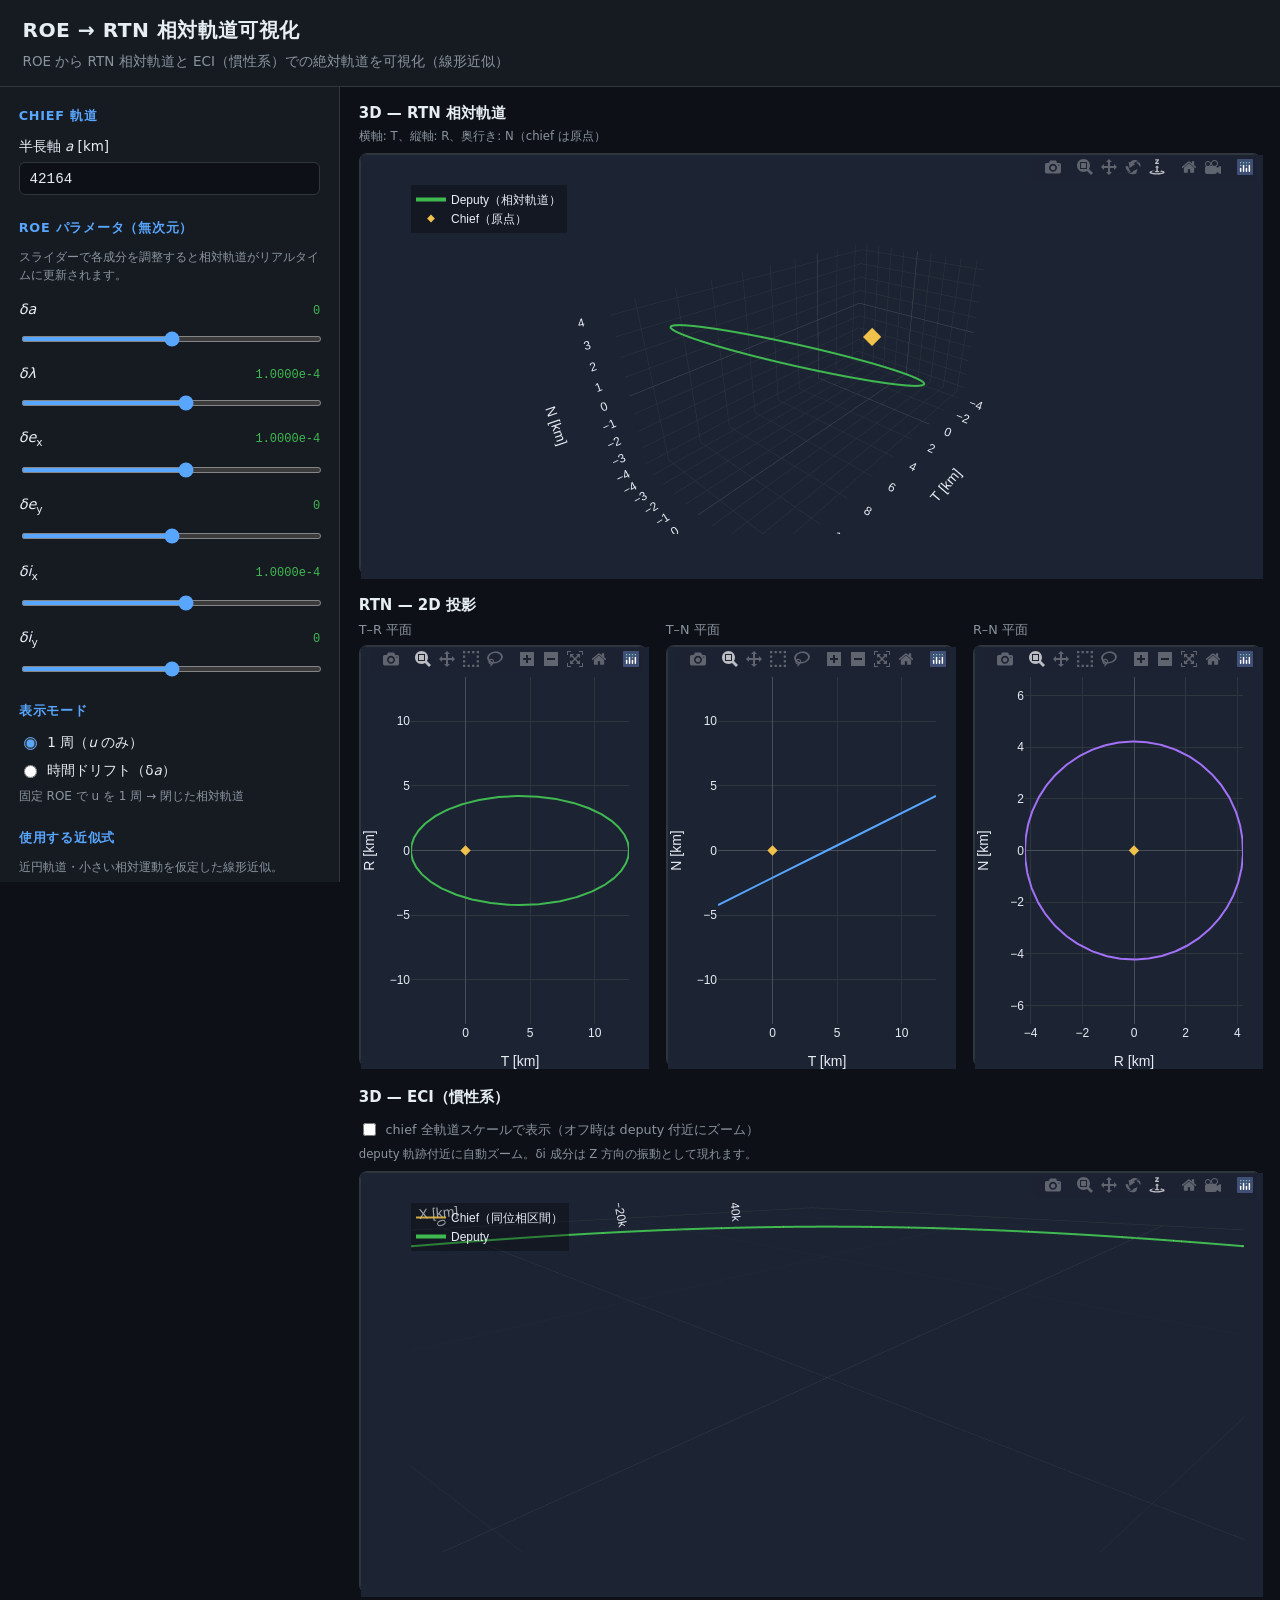
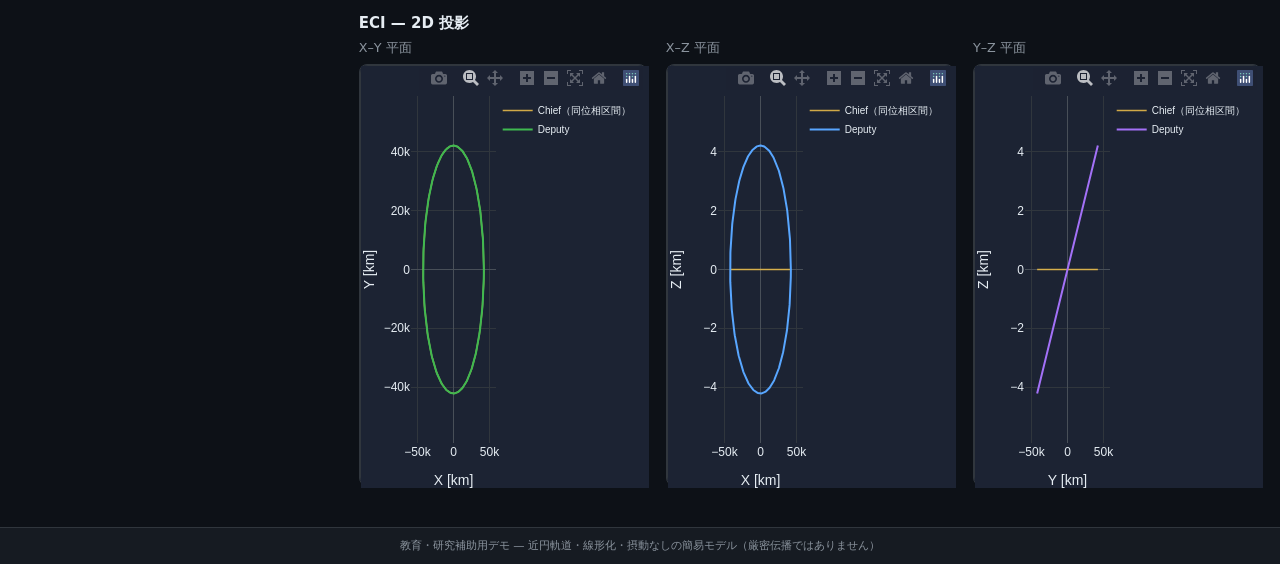
==== index.html @ 201aa75d "Fix ECI plots failing in zoomed WebGL view on GitHub Pages Use chief segment matching deputy samples" ====
<!DOCTYPE html>
<html lang="ja">
<head>
  <meta charset="UTF-8">
  <meta name="viewport" content="width=device-width, initial-scale=1.0">
  <title>ROE → RTN 相対軌道可視化</title>
  <link rel="stylesheet" href="style.css">
  <script src="https://cdn.plot.ly/plotly-2.27.0.min.js" defer></script>
  <script src="main.js?v=3" defer></script>
</head>
<body>
  <header class="app-header">
    <h1>ROE → RTN 相対軌道可視化</h1>
    <p class="subtitle">ROE から RTN 相対軌道と ECI（慣性系）での絶対軌道を可視化（線形近似）</p>
  </header>

  <main class="app-layout">
    <aside class="control-panel">
      <section class="panel-section">
        <h2>Chief 軌道</h2>
        <label class="field-label" for="semi-major-axis">
          半長軸 <var>a</var> [km]
        </label>
        <input
          type="number"
          id="semi-major-axis"
          class="number-input"
          value="42164"
          min="1000"
          max="1000000"
          step="1"
        >
      </section>

      <section class="panel-section">
        <h2>ROE パラメータ（無次元）</h2>
        <p class="section-hint">スライダーで各成分を調整すると相対軌道がリアルタイムに更新されます。</p>

        <div class="roe-control" data-roe="delta_a">
          <div class="roe-header">
            <label for="roe-delta-a"><var>δa</var></label>
            <output id="val-delta-a" for="roe-delta-a">0</output>
          </div>
          <input type="range" id="roe-delta-a" class="roe-slider">
        </div>

        <div class="roe-control" data-roe="delta_lambda">
          <div class="roe-header">
            <label for="roe-delta-lambda"><var>δλ</var></label>
            <output id="val-delta-lambda" for="roe-delta-lambda">1.0e-4</output>
          </div>
          <input type="range" id="roe-delta-lambda" class="roe-slider">
        </div>

        <div class="roe-control" data-roe="delta_ex">
          <div class="roe-header">
            <label for="roe-delta-ex"><var>δe</var><sub>x</sub></label>
            <output id="val-delta-ex" for="roe-delta-ex">1.0e-4</output>
          </div>
          <input type="range" id="roe-delta-ex" class="roe-slider">
        </div>

        <div class="roe-control" data-roe="delta_ey">
          <div class="roe-header">
            <label for="roe-delta-ey"><var>δe</var><sub>y</sub></label>
            <output id="val-delta-ey" for="roe-delta-ey">0</output>
          </div>
          <input type="range" id="roe-delta-ey" class="roe-slider">
        </div>

        <div class="roe-control" data-roe="delta_ix">
          <div class="roe-header">
            <label for="roe-delta-ix"><var>δi</var><sub>x</sub></label>
            <output id="val-delta-ix" for="roe-delta-ix">1.0e-4</output>
          </div>
          <input type="range" id="roe-delta-ix" class="roe-slider">
        </div>

        <div class="roe-control" data-roe="delta_iy">
          <div class="roe-header">
            <label for="roe-delta-iy"><var>δi</var><sub>y</sub></label>
            <output id="val-delta-iy" for="roe-delta-iy">0</output>
          </div>
          <input type="range" id="roe-delta-iy" class="roe-slider">
        </div>
      </section>

      <section class="panel-section">
        <h2>表示モード</h2>
        <div class="mode-options">
          <label class="mode-option">
            <input type="radio" name="display-mode" value="single" checked>
            <span>1 周（<var>u</var> のみ）</span>
          </label>
          <label class="mode-option">
            <input type="radio" name="display-mode" value="drift">
            <span>時間ドリフト（δ<var>a</var>）</span>
          </label>
        </div>
        <p class="section-hint mode-hint" id="mode-hint">
          固定 ROE で <var>u</var> を 1 周 → 閉じた相対軌道
        </p>

        <div id="drift-controls" class="drift-controls" hidden>
          <label class="field-label" for="num-drift-orbits">
            表示軌道周回数
          </label>
          <div class="roe-header">
            <input
              type="range"
              id="num-drift-orbits"
              class="roe-slider"
              min="1"
              max="20"
              step="1"
              value="5"
            >
            <output id="val-num-drift-orbits" for="num-drift-orbits">5</output>
          </div>
          <label class="checkbox-label">
            <input type="checkbox" id="show-single-orbit-ref" checked>
            参考: 1 周の閉曲線を重ね表示
          </label>
          <p class="drift-rate" id="drift-rate-display"></p>
        </div>
      </section>

      <section class="panel-section theory">
        <h2>使用する近似式</h2>
        <p class="theory-intro">
          近円軌道・小さい相対運動を仮定した線形近似。
        </p>
        <div class="equations">
          <p><var>R</var> = <var>a</var> (δ<var>a</var> − δ<var>e</var><sub>x</sub> cos <var>u</var> − δ<var>e</var><sub>y</sub> sin <var>u</var>)</p>
          <p><var>T</var> = <var>a</var> (δλ + 2 δ<var>e</var><sub>x</sub> sin <var>u</var> − 2 δ<var>e</var><sub>y</sub> cos <var>u</var>)</p>
          <p><var>N</var> = <var>a</var> (δ<var>i</var><sub>x</sub> sin <var>u</var> − δ<var>i</var><sub>y</sub> cos <var>u</var>)</p>
          <p class="equation-drift">δλ(<var>t</var>) = δλ<sub>0</sub> − (3/2) <var>n</var> δ<var>a</var> <var>t</var></p>
        </div>
        <ul class="axis-legend">
          <li><strong>R</strong> — Radial [km]</li>
          <li><strong>T</strong> — Along-track [km]</li>
          <li><strong>N</strong> — Cross-track [km]</li>
        </ul>
        <p class="theory-intro eci-note">
          <strong>ECI</strong> 表示: 赤道面内の近円 chief 軌道を仮定し、
          <var>r</var><sub>deputy</sub> =
          <var>r</var><sub>chief</sub> + <var>R</var><var>R̂</var> + <var>T</var><var>T̂</var> + <var>N</var><var>N̂</var>
          で慣性系に変換します。
        </p>
      </section>
    </aside>

    <div class="plot-area">
      <section class="plot-block plot-block--main">
        <h2 class="plot-title">3D — RTN 相対軌道</h2>
        <p class="plot-caption" id="plot-3d-caption">横軸: T、縦軸: R、奥行き: N（chief は原点）</p>
        <div id="plot-3d" class="plot-container"></div>
      </section>

      <section class="plot-block plot-block--projections">
        <h2 class="plot-title">RTN — 2D 投影</h2>
        <div class="projection-grid">
          <div class="projection-cell">
            <h3>T–R 平面</h3>
            <div id="plot-tr" class="plot-container plot-container--small"></div>
          </div>
          <div class="projection-cell">
            <h3>T–N 平面</h3>
            <div id="plot-tn" class="plot-container plot-container--small"></div>
          </div>
          <div class="projection-cell">
            <h3>R–N 平面</h3>
            <div id="plot-rn" class="plot-container plot-container--small"></div>
          </div>
        </div>
      </section>

      <section class="plot-block plot-block--eci">
        <h2 class="plot-title">3D — ECI（慣性系）</h2>
        <label class="checkbox-label eci-scale-toggle">
          <input type="checkbox" id="eci-full-scale">
          chief 全軌道スケールで表示（オフ時は deputy 付近にズーム）
        </label>
        <p class="plot-caption" id="plot-eci-caption">
          軸: X, Y, Z [km]（地心 ECI）。赤道面内の chief 近円軌道を仮定。
        </p>
        <div id="plot-eci-3d" class="plot-container"></div>
      </section>

      <section class="plot-block plot-block--projections">
        <h2 class="plot-title">ECI — 2D 投影</h2>
        <div class="projection-grid">
          <div class="projection-cell">
            <h3>X–Y 平面</h3>
            <div id="plot-eci-xy" class="plot-container plot-container--small"></div>
          </div>
          <div class="projection-cell">
            <h3>X–Z 平面</h3>
            <div id="plot-eci-xz" class="plot-container plot-container--small"></div>
          </div>
          <div class="projection-cell">
            <h3>Y–Z 平面</h3>
            <div id="plot-eci-yz" class="plot-container plot-container--small"></div>
          </div>
        </div>
      </section>
    </div>
  </main>

  <footer class="app-footer">
    <p>教育・研究補助用デモ — 近円軌道・線形化・摂動なしの簡易モデル（厳密伝播ではありません）</p>
  </footer>
</body>
</html>
---- style.css ----
/* ROE → RTN 相対軌道可視化 — 研究デモ向けダークテーマ */

:root {
  --bg-deep: #0d1117;
  --bg-panel: #161b22;
  --bg-elevated: #1c2333;
  --border: #30363d;
  --text: #e6edf3;
  --text-muted: #8b949e;
  --accent: #58a6ff;
  --accent-dim: #388bfd66;
  --chief-color: #f0c14b;
  --deputy-color: #3fb950;
  --grid-gap: 1.25rem;
  --font-sans: "Segoe UI", "Hiragino Sans", "Hiragino Kaku Gothic ProN",
    "Yu Gothic UI", Meiryo, system-ui, sans-serif;
  --font-mono: "SF Mono", "Cascadia Code", "Consolas", monospace;
}

*,
*::before,
*::after {
  box-sizing: border-box;
}

html {
  font-size: 15px;
}

body {
  margin: 0;
  min-height: 100vh;
  font-family: var(--font-sans);
  background: var(--bg-deep);
  color: var(--text);
  line-height: 1.5;
}

/* Header */

.app-header {
  padding: 1rem 1.5rem;
  border-bottom: 1px solid var(--border);
  background: var(--bg-panel);
}

.app-header h1 {
  margin: 0;
  font-size: 1.35rem;
  font-weight: 600;
  letter-spacing: 0.02em;
}

.subtitle {
  margin: 0.35rem 0 0;
  font-size: 0.9rem;
  color: var(--text-muted);
}

/* Main layout: controls left, plots right */

.app-layout {
  display: grid;
  grid-template-columns: minmax(280px, 340px) 1fr;
  gap: 0;
  min-height: calc(100vh - 7rem);
}

@media (max-width: 960px) {
  .app-layout {
    grid-template-columns: 1fr;
  }
}

/* Control panel */

.control-panel {
  padding: 1.25rem 1.25rem 2rem;
  background: var(--bg-panel);
  border-right: 1px solid var(--border);
  overflow-y: auto;
  max-height: calc(100vh - 7rem);
}

.panel-section {
  margin-bottom: 1.5rem;
}

.panel-section h2 {
  margin: 0 0 0.75rem;
  font-size: 0.85rem;
  font-weight: 600;
  text-transform: uppercase;
  letter-spacing: 0.06em;
  color: var(--accent);
}

.section-hint {
  margin: 0 0 1rem;
  font-size: 0.8rem;
  color: var(--text-muted);
}

.field-label {
  display: block;
  margin-bottom: 0.4rem;
  font-size: 0.9rem;
}

.number-input {
  width: 100%;
  padding: 0.5rem 0.65rem;
  font-family: var(--font-mono);
  font-size: 0.95rem;
  color: var(--text);
  background: var(--bg-deep);
  border: 1px solid var(--border);
  border-radius: 6px;
}

.number-input:focus {
  outline: none;
  border-color: var(--accent);
  box-shadow: 0 0 0 2px var(--accent-dim);
}

/* ROE sliders */

.roe-control {
  margin-bottom: 1rem;
}

.roe-header {
  display: flex;
  justify-content: space-between;
  align-items: baseline;
  margin-bottom: 0.35rem;
}

.roe-header label {
  font-size: 0.95rem;
  font-weight: 500;
}

.roe-header output {
  font-family: var(--font-mono);
  font-size: 0.8rem;
  color: var(--deputy-color);
  min-width: 6.5em;
  text-align: right;
}

.roe-slider {
  width: 100%;
  height: 6px;
  accent-color: var(--accent);
  cursor: pointer;
}

/* Display mode */

.mode-options {
  display: flex;
  flex-direction: column;
  gap: 0.5rem;
  margin-bottom: 0.5rem;
}

.mode-option {
  display: flex;
  align-items: center;
  gap: 0.5rem;
  font-size: 0.9rem;
  cursor: pointer;
}

.mode-option input {
  accent-color: var(--accent);
}

.mode-hint {
  margin-top: 0;
}

.drift-controls {
  margin-top: 0.75rem;
  padding-top: 0.75rem;
  border-top: 1px solid var(--border);
}

.drift-controls[hidden] {
  display: none;
}

.checkbox-label {
  display: flex;
  align-items: center;
  gap: 0.45rem;
  margin: 0.75rem 0 0;
  font-size: 0.85rem;
  color: var(--text-muted);
  cursor: pointer;
}

.checkbox-label input {
  accent-color: var(--accent);
}

.drift-rate {
  margin: 0.65rem 0 0;
  padding: 0.5rem 0.6rem;
  font-family: var(--font-mono);
  font-size: 0.72rem;
  line-height: 1.5;
  white-space: pre-line;
  color: var(--deputy-color);
  background: var(--bg-deep);
  border: 1px solid var(--border);
  border-radius: 6px;
}

.drift-rate--warn {
  color: #f0883e;
  border-color: rgba(240, 136, 62, 0.45);
}

.equation-drift {
  margin-top: 0.5rem;
  padding-top: 0.5rem;
  border-top: 1px dashed var(--border);
  color: var(--accent);
}

.eci-note {
  margin-top: 0.75rem;
}

.eci-scale-toggle {
  margin-bottom: 0.5rem;
}

.plot-block--eci {
  margin-top: 0.5rem;
}

/* Theory / equations */

.theory .theory-intro {
  margin: 0 0 0.75rem;
  font-size: 0.8rem;
  color: var(--text-muted);
}

.equations {
  padding: 0.75rem 0.85rem;
  background: var(--bg-deep);
  border: 1px solid var(--border);
  border-radius: 6px;
  font-family: var(--font-mono);
  font-size: 0.72rem;
  line-height: 1.7;
}

.equations p {
  margin: 0.2rem 0;
}

.axis-legend {
  margin: 0.75rem 0 0;
  padding-left: 1.1rem;
  font-size: 0.8rem;
  color: var(--text-muted);
}

.axis-legend li {
  margin-bottom: 0.2rem;
}

/* Plot area */

.plot-area {
  padding: 1rem 1.25rem 1.5rem;
  overflow-y: auto;
  background: var(--bg-deep);
}

.plot-block {
  margin-bottom: 1.25rem;
}

.plot-title {
  margin: 0 0 0.25rem;
  font-size: 1rem;
  font-weight: 600;
}

.plot-caption {
  margin: 0 0 0.5rem;
  font-size: 0.78rem;
  color: var(--text-muted);
}

.plot-container {
  width: 100%;
  min-height: 420px;
  background: var(--bg-elevated);
  border: 1px solid var(--border);
  border-radius: 8px;
}

.plot-container--small {
  min-height: 260px;
}

/* 2D projection grid */

.projection-grid {
  display: grid;
  grid-template-columns: repeat(3, 1fr);
  gap: var(--grid-gap);
}

@media (max-width: 1200px) {
  .projection-grid {
    grid-template-columns: 1fr;
  }
}

.projection-cell h3 {
  margin: 0 0 0.4rem;
  font-size: 0.85rem;
  font-weight: 500;
  color: var(--text-muted);
}

/* Footer */

.app-footer {
  padding: 0.65rem 1.5rem;
  border-top: 1px solid var(--border);
  background: var(--bg-panel);
  font-size: 0.75rem;
  color: var(--text-muted);
  text-align: center;
}

.app-footer p {
  margin: 0;
}

/* Math variables in labels */

var {
  font-style: italic;
}

sub {
  font-size: 0.75em;
}
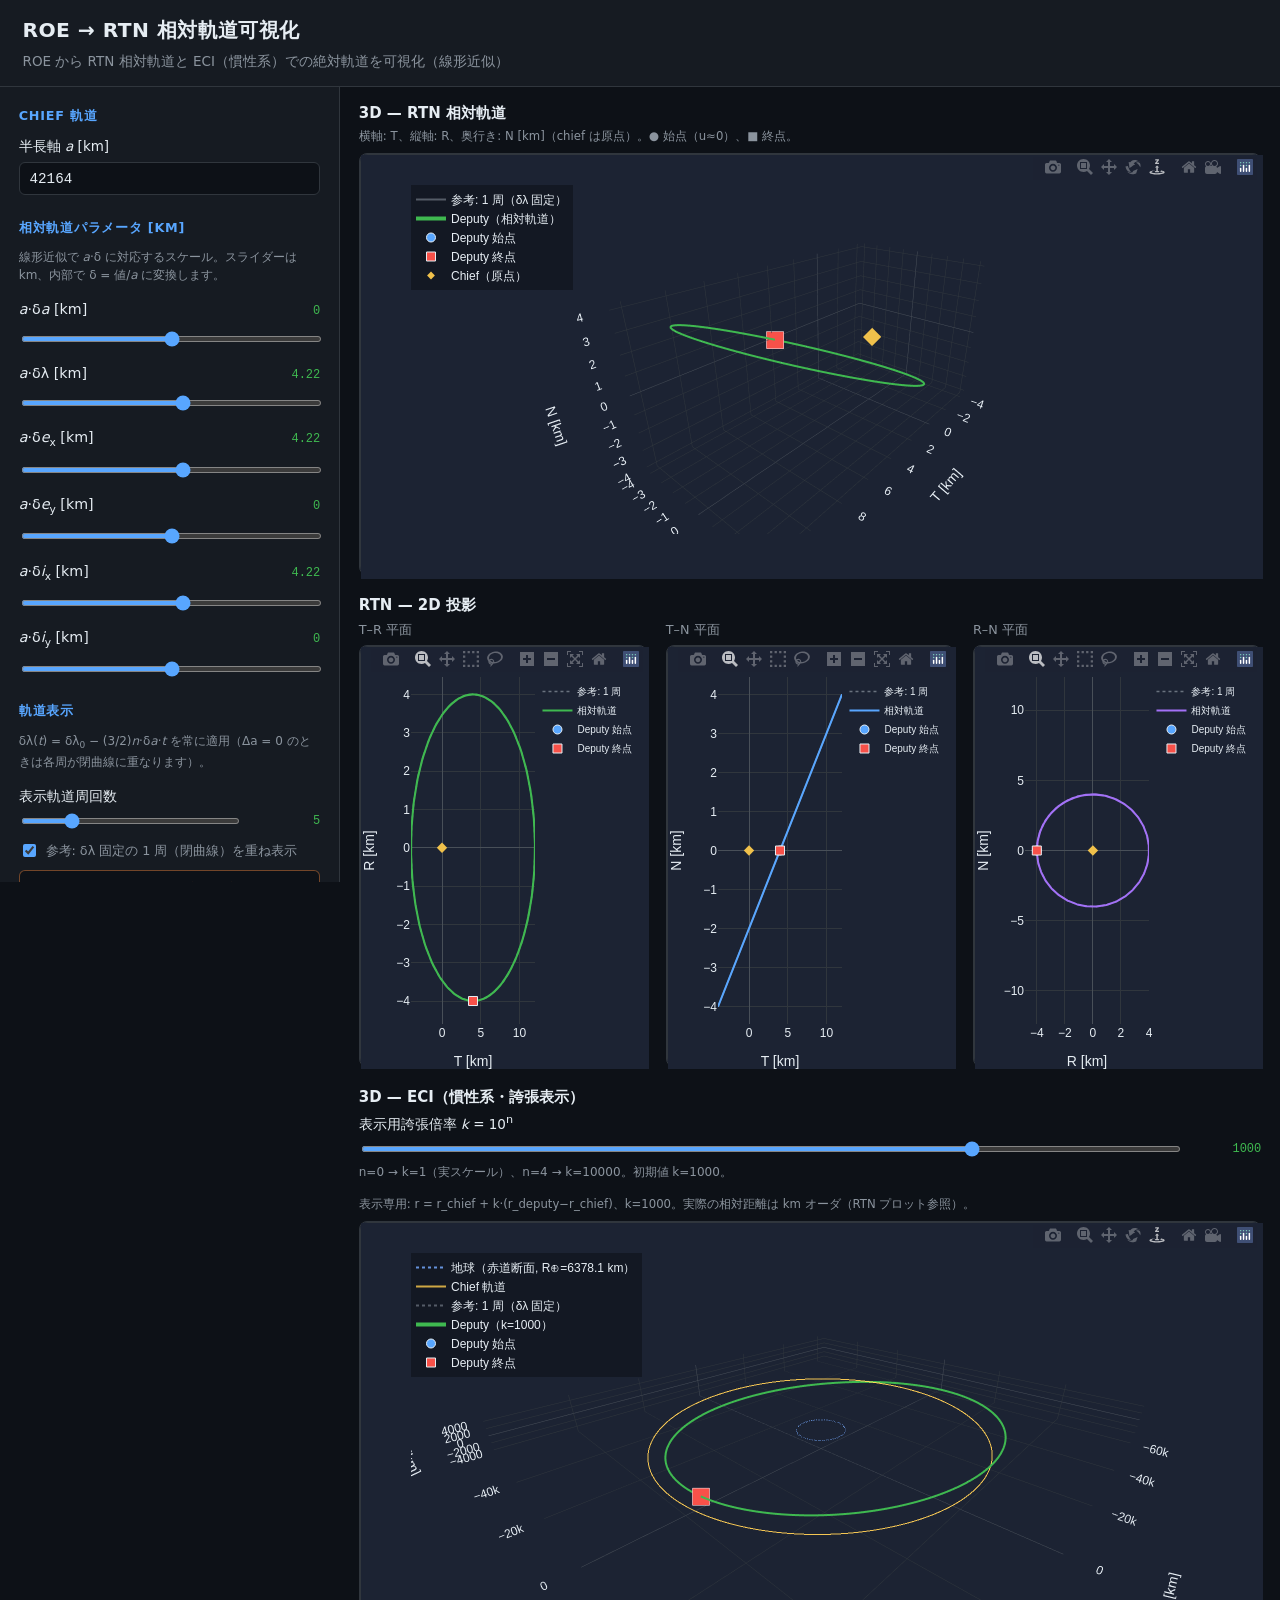
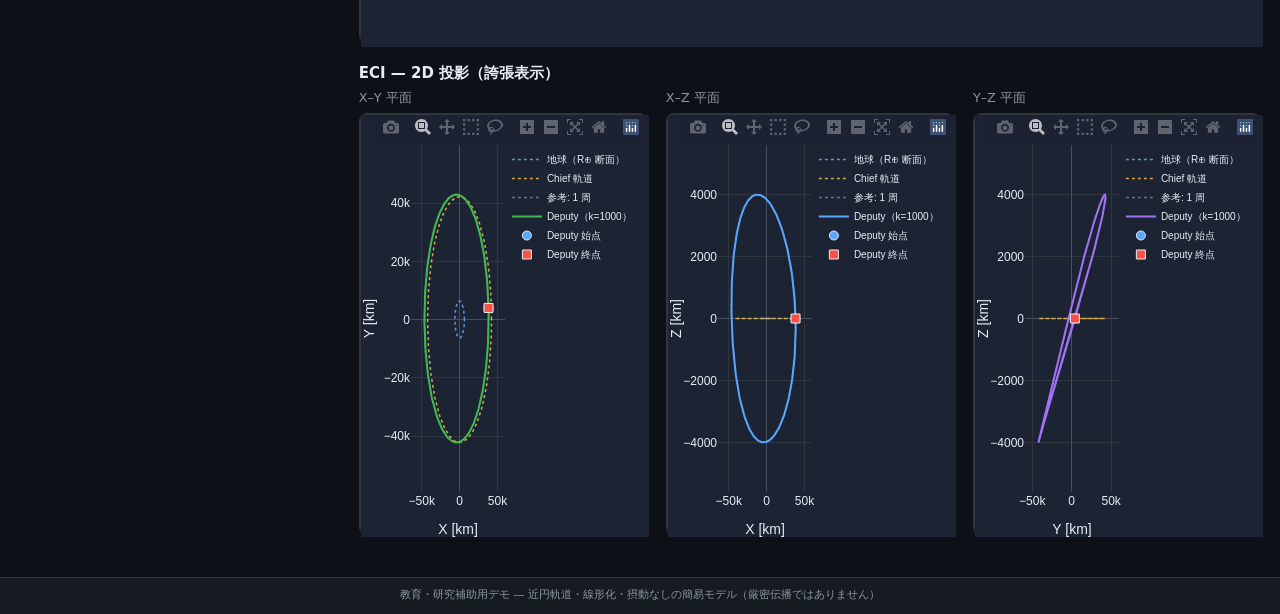
==== commit da816cc5: "Improve UX: km ROE sliders, ECI exaggeration, orbit endpoints Remove single-orbit display mode in fa" ====
--- a/index.html
+++ b/index.html
@@ -6,7 +6,7 @@
   <title>ROE → RTN 相対軌道可視化</title>
   <link rel="stylesheet" href="style.css">
   <script src="https://cdn.plot.ly/plotly-2.27.0.min.js" defer></script>
-  <script src="main.js?v=3" defer></script>
+  <script src="main.js?v=9" defer></script>
 </head>
 <body>
   <header class="app-header">
@@ -33,12 +33,14 @@
       </section>
 
       <section class="panel-section">
-        <h2>ROE パラメータ（無次元）</h2>
-        <p class="section-hint">スライダーで各成分を調整すると相対軌道がリアルタイムに更新されます。</p>
+        <h2>相対軌道パラメータ [km]</h2>
+        <p class="section-hint">
+          線形近似で <var>a</var>·δ に対応するスケール。スライダーは km、内部で δ = 値/<var>a</var> に変換します。
+        </p>
 
         <div class="roe-control" data-roe="delta_a">
           <div class="roe-header">
-            <label for="roe-delta-a"><var>δa</var></label>
+            <label for="roe-delta-a"><var>a</var>·δ<var>a</var> [km]</label>
             <output id="val-delta-a" for="roe-delta-a">0</output>
           </div>
           <input type="range" id="roe-delta-a" class="roe-slider">
@@ -46,23 +48,23 @@
 
         <div class="roe-control" data-roe="delta_lambda">
           <div class="roe-header">
-            <label for="roe-delta-lambda"><var>δλ</var></label>
-            <output id="val-delta-lambda" for="roe-delta-lambda">1.0e-4</output>
+            <label for="roe-delta-lambda"><var>a</var>·δλ [km]</label>
+            <output id="val-delta-lambda" for="roe-delta-lambda">4.22</output>
           </div>
           <input type="range" id="roe-delta-lambda" class="roe-slider">
         </div>
 
         <div class="roe-control" data-roe="delta_ex">
           <div class="roe-header">
-            <label for="roe-delta-ex"><var>δe</var><sub>x</sub></label>
-            <output id="val-delta-ex" for="roe-delta-ex">1.0e-4</output>
+            <label for="roe-delta-ex"><var>a</var>·δ<var>e</var><sub>x</sub> [km]</label>
+            <output id="val-delta-ex" for="roe-delta-ex">4.22</output>
           </div>
           <input type="range" id="roe-delta-ex" class="roe-slider">
         </div>
 
         <div class="roe-control" data-roe="delta_ey">
           <div class="roe-header">
-            <label for="roe-delta-ey"><var>δe</var><sub>y</sub></label>
+            <label for="roe-delta-ey"><var>a</var>·δ<var>e</var><sub>y</sub> [km]</label>
             <output id="val-delta-ey" for="roe-delta-ey">0</output>
           </div>
           <input type="range" id="roe-delta-ey" class="roe-slider">
@@ -70,15 +72,15 @@
 
         <div class="roe-control" data-roe="delta_ix">
           <div class="roe-header">
-            <label for="roe-delta-ix"><var>δi</var><sub>x</sub></label>
-            <output id="val-delta-ix" for="roe-delta-ix">1.0e-4</output>
+            <label for="roe-delta-ix"><var>a</var>·δ<var>i</var><sub>x</sub> [km]</label>
+            <output id="val-delta-ix" for="roe-delta-ix">4.22</output>
           </div>
           <input type="range" id="roe-delta-ix" class="roe-slider">
         </div>
 
         <div class="roe-control" data-roe="delta_iy">
           <div class="roe-header">
-            <label for="roe-delta-iy"><var>δi</var><sub>y</sub></label>
+            <label for="roe-delta-iy"><var>a</var>·δ<var>i</var><sub>y</sub> [km]</label>
             <output id="val-delta-iy" for="roe-delta-iy">0</output>
           </div>
           <input type="range" id="roe-delta-iy" class="roe-slider">
@@ -86,43 +88,28 @@
       </section>
 
       <section class="panel-section">
-        <h2>表示モード</h2>
-        <div class="mode-options">
-          <label class="mode-option">
-            <input type="radio" name="display-mode" value="single" checked>
-            <span>1 周（<var>u</var> のみ）</span>
-          </label>
-          <label class="mode-option">
-            <input type="radio" name="display-mode" value="drift">
-            <span>時間ドリフト（δ<var>a</var>）</span>
-          </label>
-        </div>
-        <p class="section-hint mode-hint" id="mode-hint">
-          固定 ROE で <var>u</var> を 1 周 → 閉じた相対軌道
-        </p>
-
-        <div id="drift-controls" class="drift-controls" hidden>
-          <label class="field-label" for="num-drift-orbits">
-            表示軌道周回数
-          </label>
-          <div class="roe-header">
-            <input
-              type="range"
-              id="num-drift-orbits"
-              class="roe-slider"
-              min="1"
-              max="20"
-              step="1"
-              value="5"
-            >
-            <output id="val-num-drift-orbits" for="num-drift-orbits">5</output>
-          </div>
-          <label class="checkbox-label">
-            <input type="checkbox" id="show-single-orbit-ref" checked>
-            参考: 1 周の閉曲線を重ね表示
-          </label>
-          <p class="drift-rate" id="drift-rate-display"></p>
-        </div>
+        <h2>軌道表示</h2>
+        <p class="section-hint">
+          δλ(<var>t</var>) = δλ<sub>0</sub> − (3/2)<var>n</var>·δ<var>a</var>·<var>t</var> を常に適用（Δa = 0 のときは各周が閉曲線に重なります）。
+        </p>
+        <label class="field-label" for="num-drift-orbits">表示軌道周回数</label>
+        <div class="roe-header">
+          <input
+            type="range"
+            id="num-drift-orbits"
+            class="roe-slider"
+            min="1"
+            max="20"
+            step="1"
+            value="5"
+          >
+          <output id="val-num-drift-orbits" for="num-drift-orbits">5</output>
+        </div>
+        <label class="checkbox-label">
+          <input type="checkbox" id="show-single-orbit-ref" checked>
+          参考: δλ 固定の 1 周（閉曲線）を重ね表示
+        </label>
+        <p class="drift-rate" id="drift-rate-display"></p>
       </section>
 
       <section class="panel-section theory">
@@ -142,10 +129,12 @@
           <li><strong>N</strong> — Cross-track [km]</li>
         </ul>
         <p class="theory-intro eci-note">
-          <strong>ECI</strong> 表示: 赤道面内の近円 chief 軌道を仮定し、
-          <var>r</var><sub>deputy</sub> =
-          <var>r</var><sub>chief</sub> + <var>R</var><var>R̂</var> + <var>T</var><var>T̂</var> + <var>N</var><var>N̂</var>
-          で慣性系に変換します。
+          <strong>ECI 誇張</strong>:
+          <var>r</var><sub>表示</sub> =
+          <var>r</var><sub>chief</sub> +
+          <var>k</var>(<var>r</var><sub>deputy</sub> − <var>r</var><sub>chief</sub>)
+          （<var>k</var> は表示専用）。地球は赤道面内に
+          <var>R</var><sub>⊕</sub> ≈ 6378 km の円（実スケール）を表示。
         </p>
       </section>
     </aside>
@@ -153,7 +142,9 @@
     <div class="plot-area">
       <section class="plot-block plot-block--main">
         <h2 class="plot-title">3D — RTN 相対軌道</h2>
-        <p class="plot-caption" id="plot-3d-caption">横軸: T、縦軸: R、奥行き: N（chief は原点）</p>
+        <p class="plot-caption" id="plot-3d-caption">
+          横軸: T、縦軸: R、奥行き: N [km]（chief は原点）。● 始点（u≈0）、■ 終点。
+        </p>
         <div id="plot-3d" class="plot-container"></div>
       </section>
 
@@ -176,19 +167,29 @@
       </section>
 
       <section class="plot-block plot-block--eci">
-        <h2 class="plot-title">3D — ECI（慣性系）</h2>
-        <label class="checkbox-label eci-scale-toggle">
-          <input type="checkbox" id="eci-full-scale">
-          chief 全軌道スケールで表示（オフ時は deputy 付近にズーム）
+        <h2 class="plot-title">3D — ECI（慣性系・誇張表示）</h2>
+        <label class="field-label" for="eci-exaggeration">
+          表示用誇張倍率 <var>k</var> = 10<sup>n</sup>
         </label>
-        <p class="plot-caption" id="plot-eci-caption">
-          軸: X, Y, Z [km]（地心 ECI）。赤道面内の chief 近円軌道を仮定。
-        </p>
+        <div class="roe-header">
+          <input
+            type="range"
+            id="eci-exaggeration"
+            class="roe-slider"
+            min="0"
+            max="4"
+            step="1"
+            value="3"
+          >
+          <output id="val-eci-exaggeration" for="eci-exaggeration">1000</output>
+        </div>
+        <p class="section-hint">n=0 → k=1（実スケール）、n=4 → k=10000。初期値 k=1000。</p>
+        <p class="plot-caption" id="plot-eci-caption"></p>
         <div id="plot-eci-3d" class="plot-container"></div>
       </section>
 
       <section class="plot-block plot-block--projections">
-        <h2 class="plot-title">ECI — 2D 投影</h2>
+        <h2 class="plot-title">ECI — 2D 投影（誇張表示）</h2>
         <div class="projection-grid">
           <div class="projection-cell">
             <h3>X–Y 平面</h3>
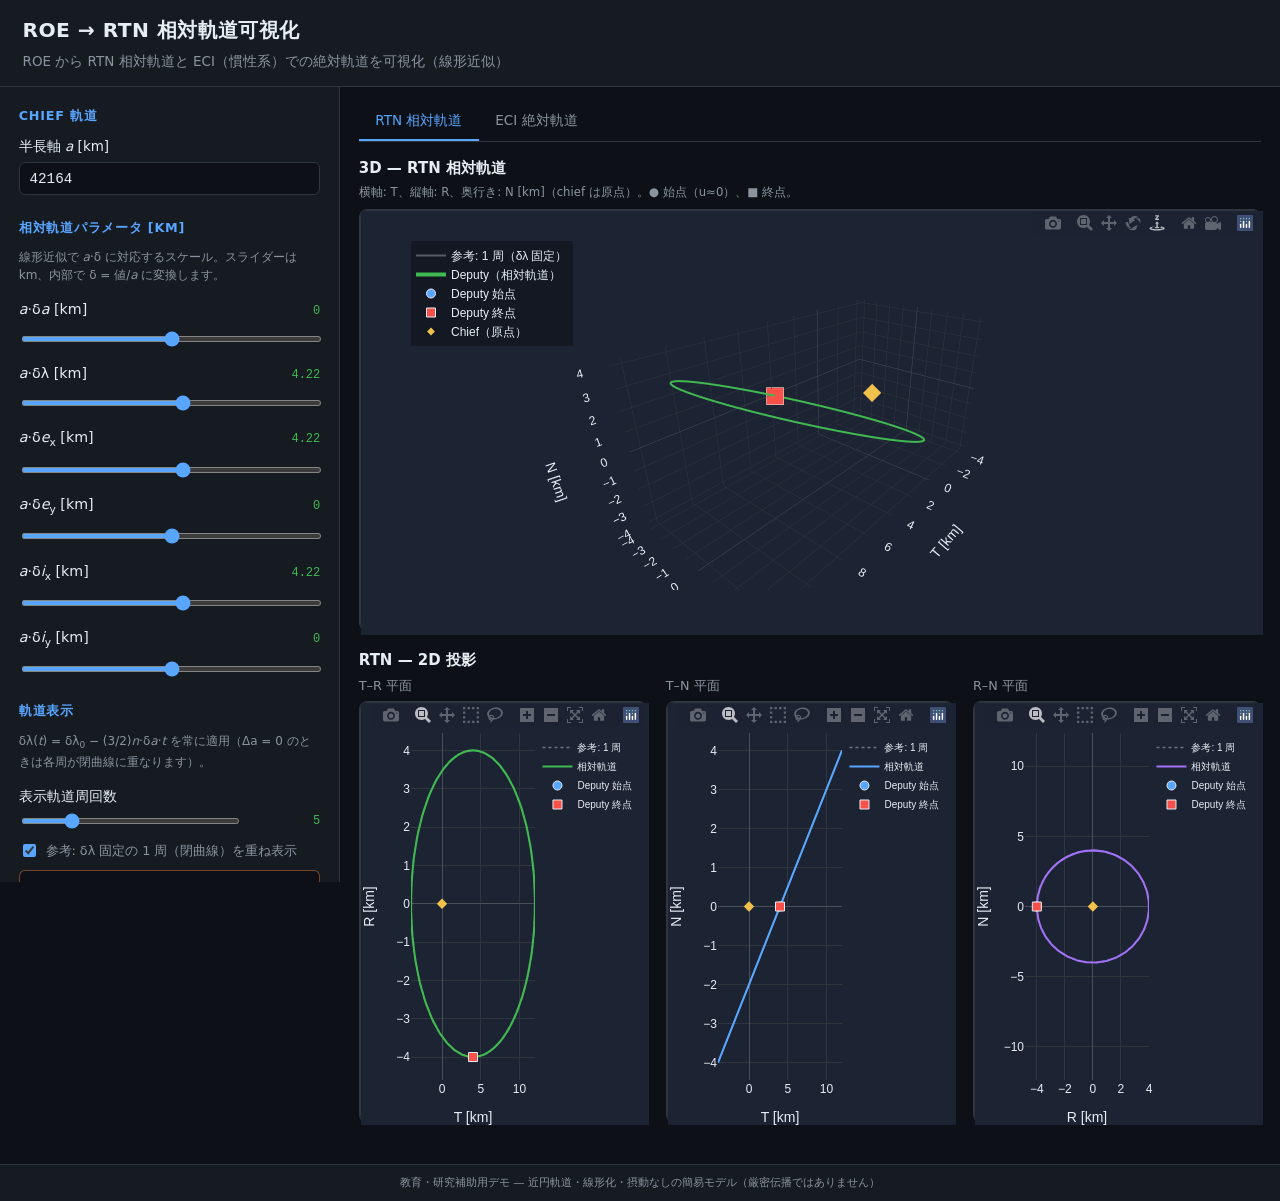
==== commit c2ab5539: "Add RTN/ECI tab switching for plot area Separate relative and inertial views into tabs and resize on" ====
--- a/index.html
+++ b/index.html
@@ -6,7 +6,7 @@
   <title>ROE → RTN 相対軌道可視化</title>
   <link rel="stylesheet" href="style.css">
   <script src="https://cdn.plot.ly/plotly-2.27.0.min.js" defer></script>
-  <script src="main.js?v=9" defer></script>
+  <script src="main.js?v=10" defer></script>
 </head>
 <body>
   <header class="app-header">
@@ -140,71 +140,112 @@
     </aside>
 
     <div class="plot-area">
-      <section class="plot-block plot-block--main">
-        <h2 class="plot-title">3D — RTN 相対軌道</h2>
-        <p class="plot-caption" id="plot-3d-caption">
-          横軸: T、縦軸: R、奥行き: N [km]（chief は原点）。● 始点（u≈0）、■ 終点。
-        </p>
-        <div id="plot-3d" class="plot-container"></div>
-      </section>
-
-      <section class="plot-block plot-block--projections">
-        <h2 class="plot-title">RTN — 2D 投影</h2>
-        <div class="projection-grid">
-          <div class="projection-cell">
-            <h3>T–R 平面</h3>
-            <div id="plot-tr" class="plot-container plot-container--small"></div>
-          </div>
-          <div class="projection-cell">
-            <h3>T–N 平面</h3>
-            <div id="plot-tn" class="plot-container plot-container--small"></div>
-          </div>
-          <div class="projection-cell">
-            <h3>R–N 平面</h3>
-            <div id="plot-rn" class="plot-container plot-container--small"></div>
-          </div>
-        </div>
-      </section>
-
-      <section class="plot-block plot-block--eci">
-        <h2 class="plot-title">3D — ECI（慣性系・誇張表示）</h2>
-        <label class="field-label" for="eci-exaggeration">
-          表示用誇張倍率 <var>k</var> = 10<sup>n</sup>
-        </label>
-        <div class="roe-header">
-          <input
-            type="range"
-            id="eci-exaggeration"
-            class="roe-slider"
-            min="0"
-            max="4"
-            step="1"
-            value="3"
-          >
-          <output id="val-eci-exaggeration" for="eci-exaggeration">1000</output>
-        </div>
-        <p class="section-hint">n=0 → k=1（実スケール）、n=4 → k=10000。初期値 k=1000。</p>
-        <p class="plot-caption" id="plot-eci-caption"></p>
-        <div id="plot-eci-3d" class="plot-container"></div>
-      </section>
-
-      <section class="plot-block plot-block--projections">
-        <h2 class="plot-title">ECI — 2D 投影（誇張表示）</h2>
-        <div class="projection-grid">
-          <div class="projection-cell">
-            <h3>X–Y 平面</h3>
-            <div id="plot-eci-xy" class="plot-container plot-container--small"></div>
-          </div>
-          <div class="projection-cell">
-            <h3>X–Z 平面</h3>
-            <div id="plot-eci-xz" class="plot-container plot-container--small"></div>
-          </div>
-          <div class="projection-cell">
-            <h3>Y–Z 平面</h3>
-            <div id="plot-eci-yz" class="plot-container plot-container--small"></div>
-          </div>
-        </div>
-      </section>
+      <nav class="view-tabs" role="tablist" aria-label="表示座標系">
+        <button
+          type="button"
+          class="view-tab is-active"
+          role="tab"
+          id="view-tab-rtn"
+          aria-selected="true"
+          aria-controls="view-panel-rtn"
+          data-view="rtn"
+        >
+          RTN 相対軌道
+        </button>
+        <button
+          type="button"
+          class="view-tab"
+          role="tab"
+          id="view-tab-eci"
+          aria-selected="false"
+          aria-controls="view-panel-eci"
+          data-view="eci"
+          tabindex="-1"
+        >
+          ECI 絶対軌道
+        </button>
+      </nav>
+
+      <div
+        class="view-panel is-active"
+        id="view-panel-rtn"
+        role="tabpanel"
+        aria-labelledby="view-tab-rtn"
+      >
+        <section class="plot-block plot-block--main">
+          <h2 class="plot-title">3D — RTN 相対軌道</h2>
+          <p class="plot-caption" id="plot-3d-caption">
+            横軸: T、縦軸: R、奥行き: N [km]（chief は原点）。● 始点（u≈0）、■ 終点。
+          </p>
+          <div id="plot-3d" class="plot-container"></div>
+        </section>
+
+        <section class="plot-block plot-block--projections">
+          <h2 class="plot-title">RTN — 2D 投影</h2>
+          <div class="projection-grid">
+            <div class="projection-cell">
+              <h3>T–R 平面</h3>
+              <div id="plot-tr" class="plot-container plot-container--small"></div>
+            </div>
+            <div class="projection-cell">
+              <h3>T–N 平面</h3>
+              <div id="plot-tn" class="plot-container plot-container--small"></div>
+            </div>
+            <div class="projection-cell">
+              <h3>R–N 平面</h3>
+              <div id="plot-rn" class="plot-container plot-container--small"></div>
+            </div>
+          </div>
+        </section>
+      </div>
+
+      <div
+        class="view-panel"
+        id="view-panel-eci"
+        role="tabpanel"
+        aria-labelledby="view-tab-eci"
+        hidden
+      >
+        <section class="plot-block plot-block--eci">
+          <h2 class="plot-title">3D — ECI（慣性系・誇張表示）</h2>
+          <label class="field-label" for="eci-exaggeration">
+            表示用誇張倍率 <var>k</var> = 10<sup>n</sup>
+          </label>
+          <div class="roe-header">
+            <input
+              type="range"
+              id="eci-exaggeration"
+              class="roe-slider"
+              min="0"
+              max="4"
+              step="1"
+              value="3"
+            >
+            <output id="val-eci-exaggeration" for="eci-exaggeration">1000</output>
+          </div>
+          <p class="section-hint">n=0 → k=1（実スケール）、n=4 → k=10000。初期値 k=1000。</p>
+          <p class="plot-caption" id="plot-eci-caption"></p>
+          <div id="plot-eci-3d" class="plot-container"></div>
+        </section>
+
+        <section class="plot-block plot-block--projections">
+          <h2 class="plot-title">ECI — 2D 投影（誇張表示）</h2>
+          <div class="projection-grid">
+            <div class="projection-cell">
+              <h3>X–Y 平面</h3>
+              <div id="plot-eci-xy" class="plot-container plot-container--small"></div>
+            </div>
+            <div class="projection-cell">
+              <h3>X–Z 平面</h3>
+              <div id="plot-eci-xz" class="plot-container plot-container--small"></div>
+            </div>
+            <div class="projection-cell">
+              <h3>Y–Z 平面</h3>
+              <div id="plot-eci-yz" class="plot-container plot-container--small"></div>
+            </div>
+          </div>
+        </section>
+      </div>
     </div>
   </main>
 
--- a/style.css
+++ b/style.css
@@ -284,6 +284,48 @@
   background: var(--bg-deep);
 }
 
+/* View tabs (RTN / ECI) */
+
+.view-tabs {
+  display: flex;
+  gap: 0;
+  margin-bottom: 1rem;
+  border-bottom: 1px solid var(--border);
+}
+
+.view-tab {
+  position: relative;
+  margin: 0;
+  padding: 0.65rem 1.1rem;
+  font-family: inherit;
+  font-size: 0.9rem;
+  font-weight: 500;
+  color: var(--text-muted);
+  background: transparent;
+  border: none;
+  border-bottom: 2px solid transparent;
+  cursor: pointer;
+  transition: color 0.15s ease, border-color 0.15s ease;
+}
+
+.view-tab:hover {
+  color: var(--text);
+}
+
+.view-tab.is-active {
+  color: var(--accent);
+  border-bottom-color: var(--accent);
+}
+
+.view-tab:focus-visible {
+  outline: none;
+  box-shadow: inset 0 0 0 2px var(--accent-dim);
+}
+
+.view-panel[hidden] {
+  display: none;
+}
+
 .plot-block {
   margin-bottom: 1.25rem;
 }
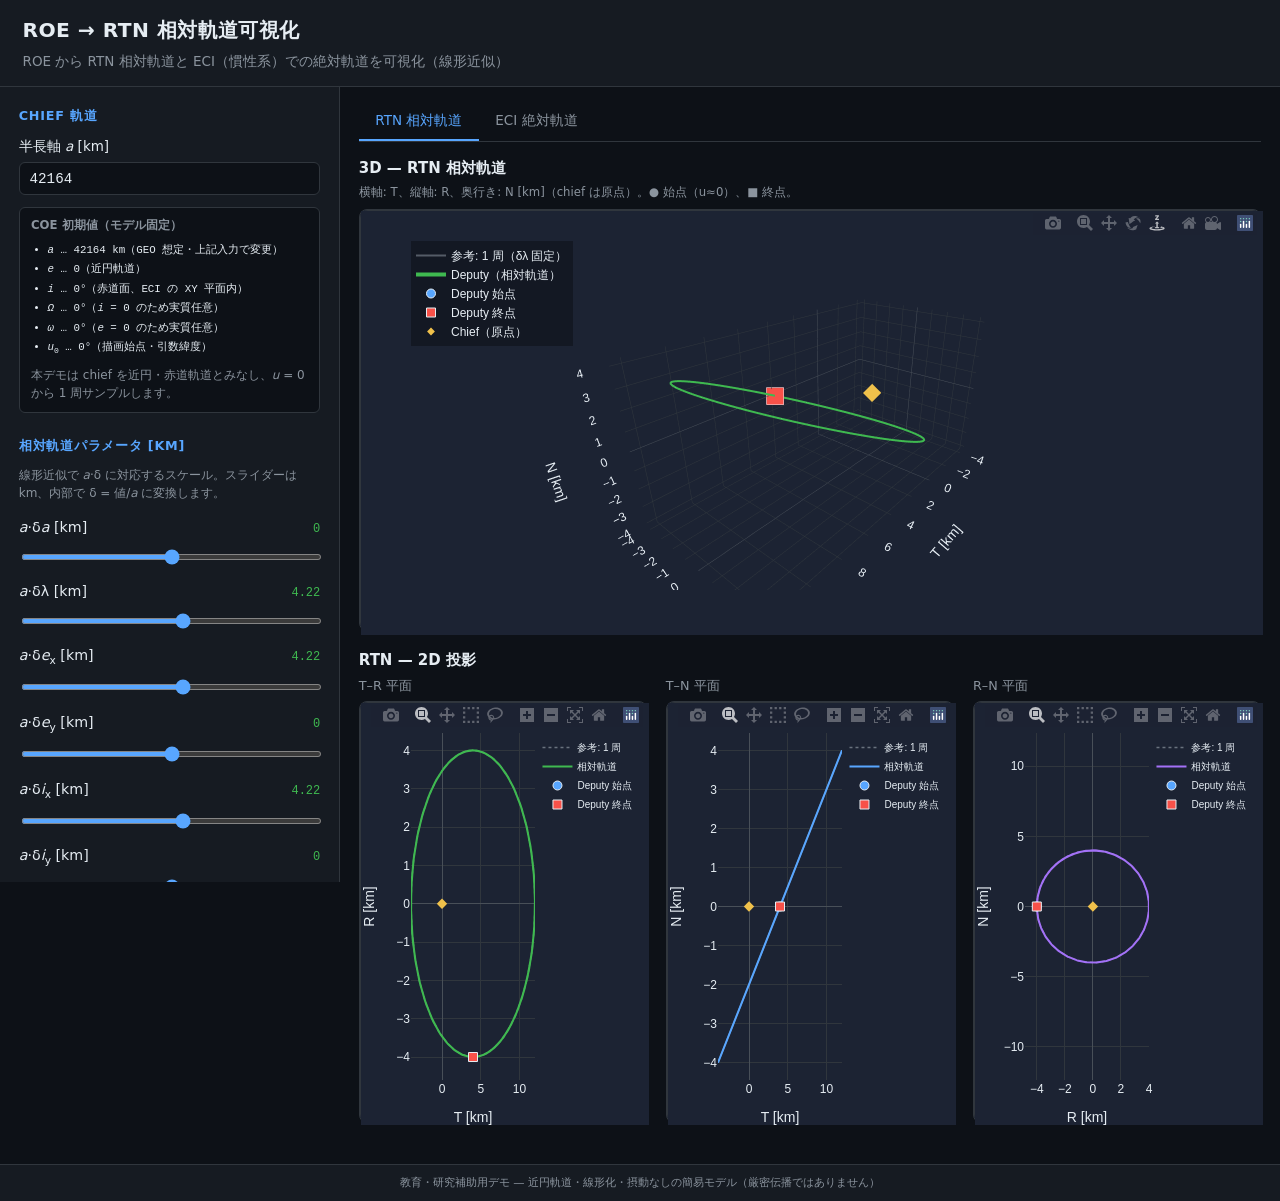
==== commit 5a59840f: "Remove ECI distance panel and document Chief COE defaults Drop the RTN stats panel on the ECI tab an" ====
--- a/index.html
+++ b/index.html
@@ -6,7 +6,7 @@
   <title>ROE → RTN 相対軌道可視化</title>
   <link rel="stylesheet" href="style.css">
   <script src="https://cdn.plot.ly/plotly-2.27.0.min.js" defer></script>
-  <script src="main.js?v=10" defer></script>
+  <script src="main.js?v=12" defer></script>
 </head>
 <body>
   <header class="app-header">
@@ -30,6 +30,20 @@
           max="1000000"
           step="1"
         >
+        <div class="chief-coe-memo">
+          <p class="chief-coe-memo__title">COE 初期値（モデル固定）</p>
+          <ul class="chief-coe-list">
+            <li><var>a</var> … 42164 km（GEO 想定・上記入力で変更）</li>
+            <li><var>e</var> … 0（近円軌道）</li>
+            <li><var>i</var> … 0°（赤道面、ECI の XY 平面内）</li>
+            <li><var>Ω</var> … 0°（<var>i</var> = 0 のため実質任意）</li>
+            <li><var>ω</var> … 0°（<var>e</var> = 0 のため実質任意）</li>
+            <li><var>u</var><sub>0</sub> … 0°（描画始点・引数緯度）</li>
+          </ul>
+          <p class="section-hint chief-coe-note">
+            本デモは chief を近円・赤道軌道とみなし、<var>u</var> = 0 から 1 周サンプルします。
+          </p>
+        </div>
       </section>
 
       <section class="panel-section">
--- a/style.css
+++ b/style.css
@@ -124,6 +124,38 @@
   box-shadow: 0 0 0 2px var(--accent-dim);
 }
 
+.chief-coe-memo {
+  margin-top: 0.75rem;
+  padding: 0.65rem 0.75rem;
+  background: var(--bg-deep);
+  border: 1px solid var(--border);
+  border-radius: 6px;
+}
+
+.chief-coe-memo__title {
+  margin: 0 0 0.45rem;
+  font-size: 0.78rem;
+  font-weight: 600;
+  color: var(--text-muted);
+}
+
+.chief-coe-list {
+  margin: 0;
+  padding-left: 1.1rem;
+  font-family: var(--font-mono);
+  font-size: 0.72rem;
+  line-height: 1.6;
+  color: var(--text);
+}
+
+.chief-coe-list li {
+  margin-bottom: 0.15rem;
+}
+
+.chief-coe-note {
+  margin: 0.55rem 0 0;
+}
+
 /* ROE sliders */
 
 .roe-control {
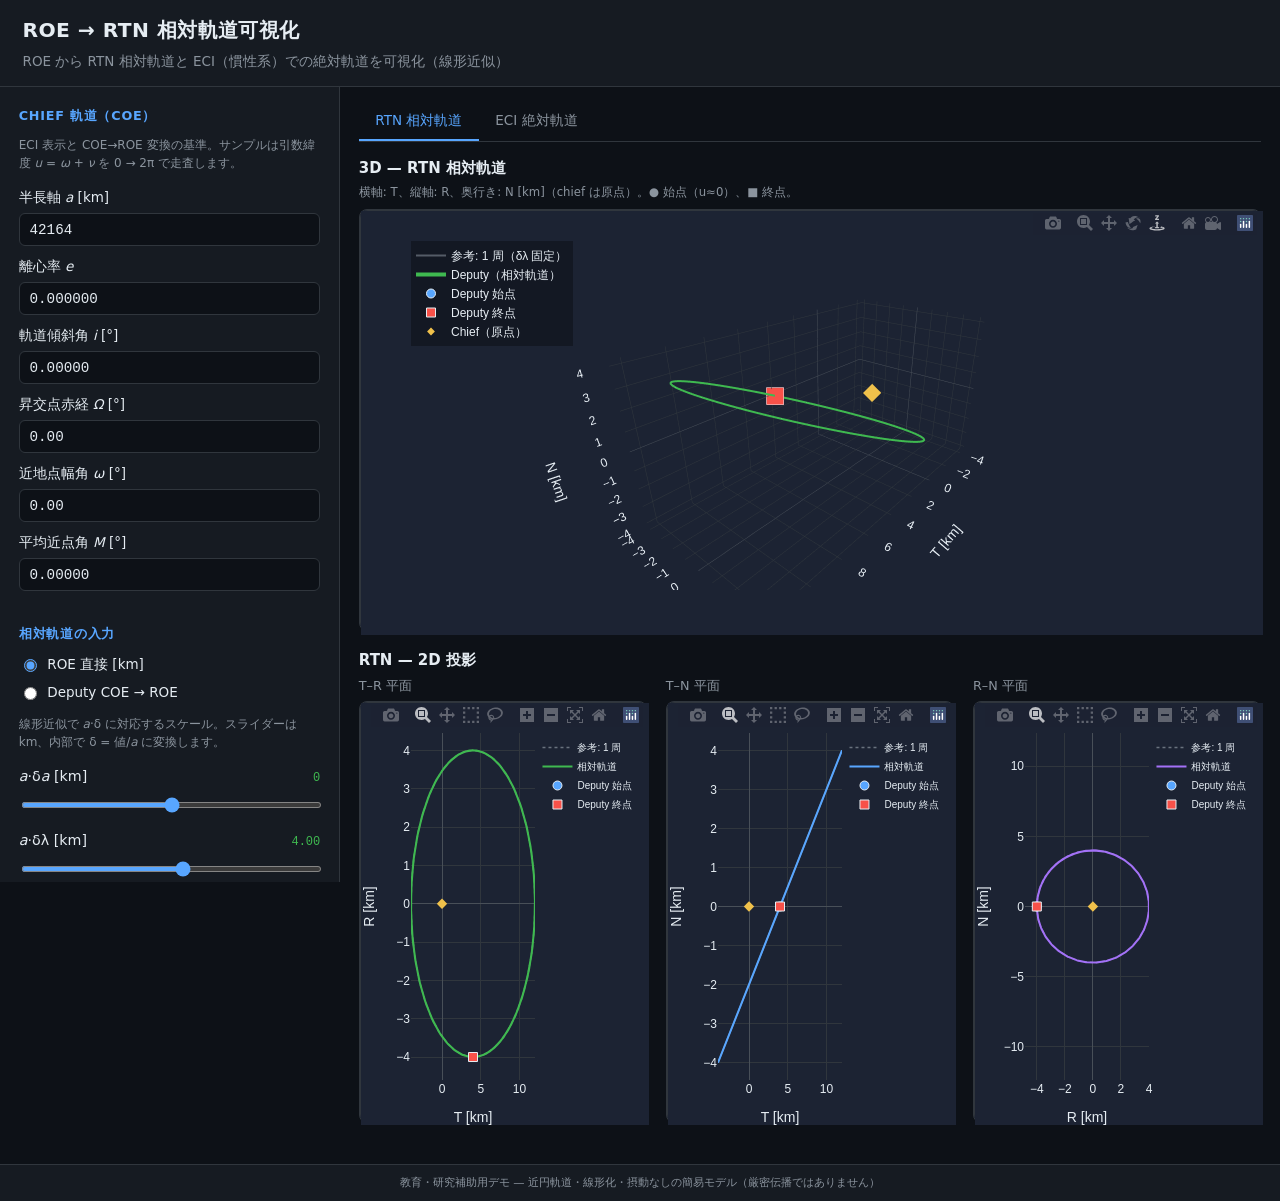
==== commit 37890534: "Add Deputy COE input and general Chief orbit for ECI Let users enter Deputy classical elements conve" ====
--- a/index.html
+++ b/index.html
@@ -6,7 +6,7 @@
   <title>ROE → RTN 相対軌道可視化</title>
   <link rel="stylesheet" href="style.css">
   <script src="https://cdn.plot.ly/plotly-2.27.0.min.js" defer></script>
-  <script src="main.js?v=12" defer></script>
+  <script src="main.js?v=14" defer></script>
 </head>
 <body>
   <header class="app-header">
@@ -17,87 +17,131 @@
   <main class="app-layout">
     <aside class="control-panel">
       <section class="panel-section">
-        <h2>Chief 軌道</h2>
-        <label class="field-label" for="semi-major-axis">
-          半長軸 <var>a</var> [km]
-        </label>
-        <input
-          type="number"
-          id="semi-major-axis"
-          class="number-input"
-          value="42164"
-          min="1000"
-          max="1000000"
-          step="1"
-        >
-        <div class="chief-coe-memo">
-          <p class="chief-coe-memo__title">COE 初期値（モデル固定）</p>
-          <ul class="chief-coe-list">
-            <li><var>a</var> … 42164 km（GEO 想定・上記入力で変更）</li>
-            <li><var>e</var> … 0（近円軌道）</li>
-            <li><var>i</var> … 0°（赤道面、ECI の XY 平面内）</li>
-            <li><var>Ω</var> … 0°（<var>i</var> = 0 のため実質任意）</li>
-            <li><var>ω</var> … 0°（<var>e</var> = 0 のため実質任意）</li>
-            <li><var>u</var><sub>0</sub> … 0°（描画始点・引数緯度）</li>
-          </ul>
-          <p class="section-hint chief-coe-note">
-            本デモは chief を近円・赤道軌道とみなし、<var>u</var> = 0 から 1 周サンプルします。
+        <h2>Chief 軌道（COE）</h2>
+        <p class="section-hint">
+          ECI 表示と COE→ROE 変換の基準。サンプルは引数緯度 <var>u</var> = <var>ω</var> + <var>ν</var> を 0 → 2π で走査します。
+        </p>
+
+        <label class="field-label" for="chief-a">半長軸 <var>a</var> [km]</label>
+        <input type="number" id="chief-a" class="number-input chief-input" value="42164" min="1000" max="1000000" step="1">
+
+        <label class="field-label" for="chief-e">離心率 <var>e</var></label>
+        <input type="number" id="chief-e" class="number-input chief-input" value="0" min="0" max="0.9" step="0.000001">
+
+        <label class="field-label" for="chief-i">軌道傾斜角 <var>i</var> [°]</label>
+        <input type="number" id="chief-i" class="number-input chief-input" value="0" min="0" max="180" step="0.001">
+
+        <label class="field-label" for="chief-raan">昇交点赤経 <var>Ω</var> [°]</label>
+        <input type="number" id="chief-raan" class="number-input chief-input" value="0" min="0" max="360" step="0.01">
+
+        <label class="field-label" for="chief-argp">近地点幅角 <var>ω</var> [°]</label>
+        <input type="number" id="chief-argp" class="number-input chief-input" value="0" min="0" max="360" step="0.01">
+
+        <label class="field-label" for="chief-M">平均近点角 <var>M</var> [°]</label>
+        <input type="number" id="chief-M" class="number-input chief-input" value="0" min="0" max="360" step="0.001">
+      </section>
+
+      <section class="panel-section">
+        <h2>相対軌道の入力</h2>
+        <div class="input-mode-options mode-options">
+          <label class="mode-option">
+            <input type="radio" name="input-mode" value="roe" checked>
+            ROE 直接 [km]
+          </label>
+          <label class="mode-option">
+            <input type="radio" name="input-mode" value="coe">
+            Deputy COE → ROE
+          </label>
+        </div>
+
+        <div id="roe-input-panel">
+          <p class="section-hint">
+            線形近似で <var>a</var>·δ に対応するスケール。スライダーは km、内部で δ = 値/<var>a</var> に変換します。
           </p>
-        </div>
-      </section>
-
-      <section class="panel-section">
-        <h2>相対軌道パラメータ [km]</h2>
-        <p class="section-hint">
-          線形近似で <var>a</var>·δ に対応するスケール。スライダーは km、内部で δ = 値/<var>a</var> に変換します。
-        </p>
-
-        <div class="roe-control" data-roe="delta_a">
-          <div class="roe-header">
-            <label for="roe-delta-a"><var>a</var>·δ<var>a</var> [km]</label>
-            <output id="val-delta-a" for="roe-delta-a">0</output>
-          </div>
-          <input type="range" id="roe-delta-a" class="roe-slider">
-        </div>
-
-        <div class="roe-control" data-roe="delta_lambda">
-          <div class="roe-header">
-            <label for="roe-delta-lambda"><var>a</var>·δλ [km]</label>
-            <output id="val-delta-lambda" for="roe-delta-lambda">4.22</output>
-          </div>
-          <input type="range" id="roe-delta-lambda" class="roe-slider">
-        </div>
-
-        <div class="roe-control" data-roe="delta_ex">
-          <div class="roe-header">
-            <label for="roe-delta-ex"><var>a</var>·δ<var>e</var><sub>x</sub> [km]</label>
-            <output id="val-delta-ex" for="roe-delta-ex">4.22</output>
-          </div>
-          <input type="range" id="roe-delta-ex" class="roe-slider">
-        </div>
-
-        <div class="roe-control" data-roe="delta_ey">
-          <div class="roe-header">
-            <label for="roe-delta-ey"><var>a</var>·δ<var>e</var><sub>y</sub> [km]</label>
-            <output id="val-delta-ey" for="roe-delta-ey">0</output>
-          </div>
-          <input type="range" id="roe-delta-ey" class="roe-slider">
-        </div>
-
-        <div class="roe-control" data-roe="delta_ix">
-          <div class="roe-header">
-            <label for="roe-delta-ix"><var>a</var>·δ<var>i</var><sub>x</sub> [km]</label>
-            <output id="val-delta-ix" for="roe-delta-ix">4.22</output>
-          </div>
-          <input type="range" id="roe-delta-ix" class="roe-slider">
-        </div>
-
-        <div class="roe-control" data-roe="delta_iy">
-          <div class="roe-header">
-            <label for="roe-delta-iy"><var>a</var>·δ<var>i</var><sub>y</sub> [km]</label>
-            <output id="val-delta-iy" for="roe-delta-iy">0</output>
-          </div>
-          <input type="range" id="roe-delta-iy" class="roe-slider">
+
+          <div class="roe-control" data-roe="delta_a">
+            <div class="roe-header">
+              <label for="roe-delta-a"><var>a</var>·δ<var>a</var> [km]</label>
+              <output id="val-delta-a" for="roe-delta-a">0</output>
+            </div>
+            <input type="range" id="roe-delta-a" class="roe-slider">
+          </div>
+
+          <div class="roe-control" data-roe="delta_lambda">
+            <div class="roe-header">
+              <label for="roe-delta-lambda"><var>a</var>·δλ [km]</label>
+              <output id="val-delta-lambda" for="roe-delta-lambda">4.22</output>
+            </div>
+            <input type="range" id="roe-delta-lambda" class="roe-slider">
+          </div>
+
+          <div class="roe-control" data-roe="delta_ex">
+            <div class="roe-header">
+              <label for="roe-delta-ex"><var>a</var>·δ<var>e</var><sub>x</sub> [km]</label>
+              <output id="val-delta-ex" for="roe-delta-ex">4.22</output>
+            </div>
+            <input type="range" id="roe-delta-ex" class="roe-slider">
+          </div>
+
+          <div class="roe-control" data-roe="delta_ey">
+            <div class="roe-header">
+              <label for="roe-delta-ey"><var>a</var>·δ<var>e</var><sub>y</sub> [km]</label>
+              <output id="val-delta-ey" for="roe-delta-ey">0</output>
+            </div>
+            <input type="range" id="roe-delta-ey" class="roe-slider">
+          </div>
+
+          <div class="roe-control" data-roe="delta_ix">
+            <div class="roe-header">
+              <label for="roe-delta-ix"><var>a</var>·δ<var>i</var><sub>x</sub> [km]</label>
+              <output id="val-delta-ix" for="roe-delta-ix">4.22</output>
+            </div>
+            <input type="range" id="roe-delta-ix" class="roe-slider">
+          </div>
+
+          <div class="roe-control" data-roe="delta_iy">
+            <div class="roe-header">
+              <label for="roe-delta-iy"><var>a</var>·δ<var>i</var><sub>y</sub> [km]</label>
+              <output id="val-delta-iy" for="roe-delta-iy">0</output>
+            </div>
+            <input type="range" id="roe-delta-iy" class="roe-slider">
+          </div>
+        </div>
+
+        <div id="coe-input-panel" hidden>
+          <p class="section-hint">
+            Chief / Deputy の COE から Gim–Alfriend 準非特異 ROE に変換します（Chief は上記 COE を使用）。
+          </p>
+
+          <label class="field-label" for="deputy-a">Deputy 半長軸 <var>a</var><sub>d</sub> [km]</label>
+          <input type="number" id="deputy-a" class="number-input coe-input" value="42164" min="1000" max="1000000" step="1">
+
+          <label class="field-label" for="deputy-e">Deputy 離心率 <var>e</var><sub>d</sub></label>
+          <input type="number" id="deputy-e" class="number-input coe-input" value="0.0001" min="0" max="0.9" step="0.000001">
+
+          <label class="field-label" for="deputy-i">Deputy 軌道傾斜角 <var>i</var><sub>d</sub> [°]</label>
+          <input type="number" id="deputy-i" class="number-input coe-input" value="0.00573" min="0" max="180" step="0.001">
+
+          <label class="field-label" for="deputy-raan">Deputy 昇交点赤経 <var>Ω</var><sub>d</sub> [°]</label>
+          <input type="number" id="deputy-raan" class="number-input coe-input" value="0" min="0" max="360" step="0.01">
+
+          <label class="field-label" for="deputy-argp">Deputy 近地点幅角 <var>ω</var><sub>d</sub> [°]</label>
+          <input type="number" id="deputy-argp" class="number-input coe-input" value="0" min="0" max="360" step="0.01">
+
+          <label class="field-label" for="deputy-M">Deputy 平均近点角 <var>M</var><sub>d</sub> [°]</label>
+          <input type="number" id="deputy-M" class="number-input coe-input" value="0.00573" min="0" max="360" step="0.001">
+
+          <div class="roe-derived">
+            <p class="roe-derived__title">変換後 ROE（<var>a</var>·δ）[km]</p>
+            <ul class="roe-derived-list">
+              <li><var>a</var>·δ<var>a</var> … <output id="coe-val-delta-a">0</output> km</li>
+              <li><var>a</var>·δλ … <output id="coe-val-delta-lambda">4.22</output> km</li>
+              <li><var>a</var>·δ<var>e</var><sub>x</sub> … <output id="coe-val-delta-ex">4.22</output> km</li>
+              <li><var>a</var>·δ<var>e</var><sub>y</sub> … <output id="coe-val-delta-ey">0</output> km</li>
+              <li><var>a</var>·δ<var>i</var><sub>x</sub> … <output id="coe-val-delta-ix">4.22</output> km</li>
+              <li><var>a</var>·δ<var>i</var><sub>y</sub> … <output id="coe-val-delta-iy">0</output> km</li>
+            </ul>
+          </div>
         </div>
       </section>
 
--- a/style.css
+++ b/style.css
@@ -124,38 +124,6 @@
   box-shadow: 0 0 0 2px var(--accent-dim);
 }
 
-.chief-coe-memo {
-  margin-top: 0.75rem;
-  padding: 0.65rem 0.75rem;
-  background: var(--bg-deep);
-  border: 1px solid var(--border);
-  border-radius: 6px;
-}
-
-.chief-coe-memo__title {
-  margin: 0 0 0.45rem;
-  font-size: 0.78rem;
-  font-weight: 600;
-  color: var(--text-muted);
-}
-
-.chief-coe-list {
-  margin: 0;
-  padding-left: 1.1rem;
-  font-family: var(--font-mono);
-  font-size: 0.72rem;
-  line-height: 1.6;
-  color: var(--text);
-}
-
-.chief-coe-list li {
-  margin-bottom: 0.15rem;
-}
-
-.chief-coe-note {
-  margin: 0.55rem 0 0;
-}
-
 /* ROE sliders */
 
 .roe-control {
@@ -208,6 +176,50 @@
 
 .mode-option input {
   accent-color: var(--accent);
+}
+
+.input-mode-options {
+  margin-bottom: 0.85rem;
+}
+
+.chief-input {
+  margin-bottom: 0.65rem;
+}
+
+.coe-input {
+  margin-bottom: 0.65rem;
+}
+
+.coe-singularity-note {
+  margin-top: 0;
+}
+
+.roe-derived {
+  margin-top: 0.85rem;
+  padding: 0.65rem 0.75rem;
+  background: var(--bg-deep);
+  border: 1px solid var(--border);
+  border-radius: 6px;
+}
+
+.roe-derived__title {
+  margin: 0 0 0.45rem;
+  font-size: 0.78rem;
+  font-weight: 600;
+  color: var(--accent);
+}
+
+.roe-derived-list {
+  margin: 0;
+  padding-left: 1.1rem;
+  font-family: var(--font-mono);
+  font-size: 0.72rem;
+  line-height: 1.65;
+  color: var(--text);
+}
+
+.roe-derived-list output {
+  color: var(--deputy-color);
 }
 
 .mode-hint {
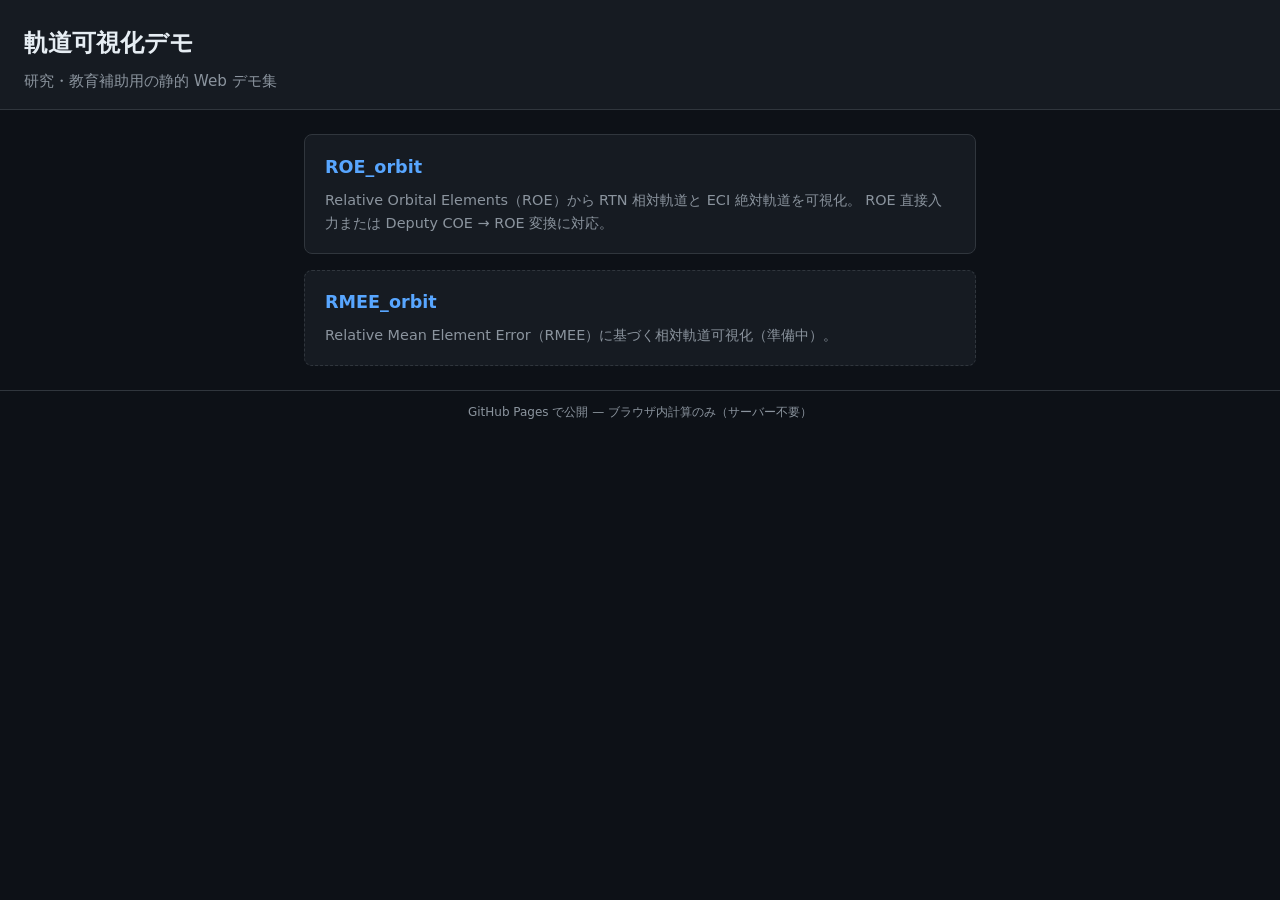
==== commit 610f853c: "Reorganize demos into ROE_orbit/RMEE_orbit and update defaults Move the ROE visualizer under ROE_orb" ====
--- a/index.html
+++ b/index.html
@@ -3,312 +3,35 @@
 <head>
   <meta charset="UTF-8">
   <meta name="viewport" content="width=device-width, initial-scale=1.0">
-  <title>ROE → RTN 相対軌道可視化</title>
-  <link rel="stylesheet" href="style.css">
-  <script src="https://cdn.plot.ly/plotly-2.27.0.min.js" defer></script>
-  <script src="main.js?v=14" defer></script>
+  <title>軌道可視化デモ</title>
+  <link rel="stylesheet" href="portal.css">
 </head>
 <body>
-  <header class="app-header">
-    <h1>ROE → RTN 相対軌道可視化</h1>
-    <p class="subtitle">ROE から RTN 相対軌道と ECI（慣性系）での絶対軌道を可視化（線形近似）</p>
+  <header class="portal-header">
+    <h1>軌道可視化デモ</h1>
+    <p class="portal-subtitle">研究・教育補助用の静的 Web デモ集</p>
   </header>
 
-  <main class="app-layout">
-    <aside class="control-panel">
-      <section class="panel-section">
-        <h2>Chief 軌道（COE）</h2>
-        <p class="section-hint">
-          ECI 表示と COE→ROE 変換の基準。サンプルは引数緯度 <var>u</var> = <var>ω</var> + <var>ν</var> を 0 → 2π で走査します。
+  <main class="portal-main">
+    <ul class="portal-list">
+      <li class="portal-card">
+        <h2><a href="ROE_orbit/">ROE_orbit</a></h2>
+        <p>
+          Relative Orbital Elements（ROE）から RTN 相対軌道と ECI 絶対軌道を可視化。
+          ROE 直接入力または Deputy COE → ROE 変換に対応。
         </p>
-
-        <label class="field-label" for="chief-a">半長軸 <var>a</var> [km]</label>
-        <input type="number" id="chief-a" class="number-input chief-input" value="42164" min="1000" max="1000000" step="1">
-
-        <label class="field-label" for="chief-e">離心率 <var>e</var></label>
-        <input type="number" id="chief-e" class="number-input chief-input" value="0" min="0" max="0.9" step="0.000001">
-
-        <label class="field-label" for="chief-i">軌道傾斜角 <var>i</var> [°]</label>
-        <input type="number" id="chief-i" class="number-input chief-input" value="0" min="0" max="180" step="0.001">
-
-        <label class="field-label" for="chief-raan">昇交点赤経 <var>Ω</var> [°]</label>
-        <input type="number" id="chief-raan" class="number-input chief-input" value="0" min="0" max="360" step="0.01">
-
-        <label class="field-label" for="chief-argp">近地点幅角 <var>ω</var> [°]</label>
-        <input type="number" id="chief-argp" class="number-input chief-input" value="0" min="0" max="360" step="0.01">
-
-        <label class="field-label" for="chief-M">平均近点角 <var>M</var> [°]</label>
-        <input type="number" id="chief-M" class="number-input chief-input" value="0" min="0" max="360" step="0.001">
-      </section>
-
-      <section class="panel-section">
-        <h2>相対軌道の入力</h2>
-        <div class="input-mode-options mode-options">
-          <label class="mode-option">
-            <input type="radio" name="input-mode" value="roe" checked>
-            ROE 直接 [km]
-          </label>
-          <label class="mode-option">
-            <input type="radio" name="input-mode" value="coe">
-            Deputy COE → ROE
-          </label>
-        </div>
-
-        <div id="roe-input-panel">
-          <p class="section-hint">
-            線形近似で <var>a</var>·δ に対応するスケール。スライダーは km、内部で δ = 値/<var>a</var> に変換します。
-          </p>
-
-          <div class="roe-control" data-roe="delta_a">
-            <div class="roe-header">
-              <label for="roe-delta-a"><var>a</var>·δ<var>a</var> [km]</label>
-              <output id="val-delta-a" for="roe-delta-a">0</output>
-            </div>
-            <input type="range" id="roe-delta-a" class="roe-slider">
-          </div>
-
-          <div class="roe-control" data-roe="delta_lambda">
-            <div class="roe-header">
-              <label for="roe-delta-lambda"><var>a</var>·δλ [km]</label>
-              <output id="val-delta-lambda" for="roe-delta-lambda">4.22</output>
-            </div>
-            <input type="range" id="roe-delta-lambda" class="roe-slider">
-          </div>
-
-          <div class="roe-control" data-roe="delta_ex">
-            <div class="roe-header">
-              <label for="roe-delta-ex"><var>a</var>·δ<var>e</var><sub>x</sub> [km]</label>
-              <output id="val-delta-ex" for="roe-delta-ex">4.22</output>
-            </div>
-            <input type="range" id="roe-delta-ex" class="roe-slider">
-          </div>
-
-          <div class="roe-control" data-roe="delta_ey">
-            <div class="roe-header">
-              <label for="roe-delta-ey"><var>a</var>·δ<var>e</var><sub>y</sub> [km]</label>
-              <output id="val-delta-ey" for="roe-delta-ey">0</output>
-            </div>
-            <input type="range" id="roe-delta-ey" class="roe-slider">
-          </div>
-
-          <div class="roe-control" data-roe="delta_ix">
-            <div class="roe-header">
-              <label for="roe-delta-ix"><var>a</var>·δ<var>i</var><sub>x</sub> [km]</label>
-              <output id="val-delta-ix" for="roe-delta-ix">4.22</output>
-            </div>
-            <input type="range" id="roe-delta-ix" class="roe-slider">
-          </div>
-
-          <div class="roe-control" data-roe="delta_iy">
-            <div class="roe-header">
-              <label for="roe-delta-iy"><var>a</var>·δ<var>i</var><sub>y</sub> [km]</label>
-              <output id="val-delta-iy" for="roe-delta-iy">0</output>
-            </div>
-            <input type="range" id="roe-delta-iy" class="roe-slider">
-          </div>
-        </div>
-
-        <div id="coe-input-panel" hidden>
-          <p class="section-hint">
-            Chief / Deputy の COE から Gim–Alfriend 準非特異 ROE に変換します（Chief は上記 COE を使用）。
-          </p>
-
-          <label class="field-label" for="deputy-a">Deputy 半長軸 <var>a</var><sub>d</sub> [km]</label>
-          <input type="number" id="deputy-a" class="number-input coe-input" value="42164" min="1000" max="1000000" step="1">
-
-          <label class="field-label" for="deputy-e">Deputy 離心率 <var>e</var><sub>d</sub></label>
-          <input type="number" id="deputy-e" class="number-input coe-input" value="0.0001" min="0" max="0.9" step="0.000001">
-
-          <label class="field-label" for="deputy-i">Deputy 軌道傾斜角 <var>i</var><sub>d</sub> [°]</label>
-          <input type="number" id="deputy-i" class="number-input coe-input" value="0.00573" min="0" max="180" step="0.001">
-
-          <label class="field-label" for="deputy-raan">Deputy 昇交点赤経 <var>Ω</var><sub>d</sub> [°]</label>
-          <input type="number" id="deputy-raan" class="number-input coe-input" value="0" min="0" max="360" step="0.01">
-
-          <label class="field-label" for="deputy-argp">Deputy 近地点幅角 <var>ω</var><sub>d</sub> [°]</label>
-          <input type="number" id="deputy-argp" class="number-input coe-input" value="0" min="0" max="360" step="0.01">
-
-          <label class="field-label" for="deputy-M">Deputy 平均近点角 <var>M</var><sub>d</sub> [°]</label>
-          <input type="number" id="deputy-M" class="number-input coe-input" value="0.00573" min="0" max="360" step="0.001">
-
-          <div class="roe-derived">
-            <p class="roe-derived__title">変換後 ROE（<var>a</var>·δ）[km]</p>
-            <ul class="roe-derived-list">
-              <li><var>a</var>·δ<var>a</var> … <output id="coe-val-delta-a">0</output> km</li>
-              <li><var>a</var>·δλ … <output id="coe-val-delta-lambda">4.22</output> km</li>
-              <li><var>a</var>·δ<var>e</var><sub>x</sub> … <output id="coe-val-delta-ex">4.22</output> km</li>
-              <li><var>a</var>·δ<var>e</var><sub>y</sub> … <output id="coe-val-delta-ey">0</output> km</li>
-              <li><var>a</var>·δ<var>i</var><sub>x</sub> … <output id="coe-val-delta-ix">4.22</output> km</li>
-              <li><var>a</var>·δ<var>i</var><sub>y</sub> … <output id="coe-val-delta-iy">0</output> km</li>
-            </ul>
-          </div>
-        </div>
-      </section>
-
-      <section class="panel-section">
-        <h2>軌道表示</h2>
-        <p class="section-hint">
-          δλ(<var>t</var>) = δλ<sub>0</sub> − (3/2)<var>n</var>·δ<var>a</var>·<var>t</var> を常に適用（Δa = 0 のときは各周が閉曲線に重なります）。
+      </li>
+      <li class="portal-card portal-card--soon">
+        <h2><a href="RMEE_orbit/">RMEE_orbit</a></h2>
+        <p>
+          Relative Mean Element Error（RMEE）に基づく相対軌道可視化（準備中）。
         </p>
-        <label class="field-label" for="num-drift-orbits">表示軌道周回数</label>
-        <div class="roe-header">
-          <input
-            type="range"
-            id="num-drift-orbits"
-            class="roe-slider"
-            min="1"
-            max="20"
-            step="1"
-            value="5"
-          >
-          <output id="val-num-drift-orbits" for="num-drift-orbits">5</output>
-        </div>
-        <label class="checkbox-label">
-          <input type="checkbox" id="show-single-orbit-ref" checked>
-          参考: δλ 固定の 1 周（閉曲線）を重ね表示
-        </label>
-        <p class="drift-rate" id="drift-rate-display"></p>
-      </section>
-
-      <section class="panel-section theory">
-        <h2>使用する近似式</h2>
-        <p class="theory-intro">
-          近円軌道・小さい相対運動を仮定した線形近似。
-        </p>
-        <div class="equations">
-          <p><var>R</var> = <var>a</var> (δ<var>a</var> − δ<var>e</var><sub>x</sub> cos <var>u</var> − δ<var>e</var><sub>y</sub> sin <var>u</var>)</p>
-          <p><var>T</var> = <var>a</var> (δλ + 2 δ<var>e</var><sub>x</sub> sin <var>u</var> − 2 δ<var>e</var><sub>y</sub> cos <var>u</var>)</p>
-          <p><var>N</var> = <var>a</var> (δ<var>i</var><sub>x</sub> sin <var>u</var> − δ<var>i</var><sub>y</sub> cos <var>u</var>)</p>
-          <p class="equation-drift">δλ(<var>t</var>) = δλ<sub>0</sub> − (3/2) <var>n</var> δ<var>a</var> <var>t</var></p>
-        </div>
-        <ul class="axis-legend">
-          <li><strong>R</strong> — Radial [km]</li>
-          <li><strong>T</strong> — Along-track [km]</li>
-          <li><strong>N</strong> — Cross-track [km]</li>
-        </ul>
-        <p class="theory-intro eci-note">
-          <strong>ECI 誇張</strong>:
-          <var>r</var><sub>表示</sub> =
-          <var>r</var><sub>chief</sub> +
-          <var>k</var>(<var>r</var><sub>deputy</sub> − <var>r</var><sub>chief</sub>)
-          （<var>k</var> は表示専用）。地球は赤道面内に
-          <var>R</var><sub>⊕</sub> ≈ 6378 km の円（実スケール）を表示。
-        </p>
-      </section>
-    </aside>
-
-    <div class="plot-area">
-      <nav class="view-tabs" role="tablist" aria-label="表示座標系">
-        <button
-          type="button"
-          class="view-tab is-active"
-          role="tab"
-          id="view-tab-rtn"
-          aria-selected="true"
-          aria-controls="view-panel-rtn"
-          data-view="rtn"
-        >
-          RTN 相対軌道
-        </button>
-        <button
-          type="button"
-          class="view-tab"
-          role="tab"
-          id="view-tab-eci"
-          aria-selected="false"
-          aria-controls="view-panel-eci"
-          data-view="eci"
-          tabindex="-1"
-        >
-          ECI 絶対軌道
-        </button>
-      </nav>
-
-      <div
-        class="view-panel is-active"
-        id="view-panel-rtn"
-        role="tabpanel"
-        aria-labelledby="view-tab-rtn"
-      >
-        <section class="plot-block plot-block--main">
-          <h2 class="plot-title">3D — RTN 相対軌道</h2>
-          <p class="plot-caption" id="plot-3d-caption">
-            横軸: T、縦軸: R、奥行き: N [km]（chief は原点）。● 始点（u≈0）、■ 終点。
-          </p>
-          <div id="plot-3d" class="plot-container"></div>
-        </section>
-
-        <section class="plot-block plot-block--projections">
-          <h2 class="plot-title">RTN — 2D 投影</h2>
-          <div class="projection-grid">
-            <div class="projection-cell">
-              <h3>T–R 平面</h3>
-              <div id="plot-tr" class="plot-container plot-container--small"></div>
-            </div>
-            <div class="projection-cell">
-              <h3>T–N 平面</h3>
-              <div id="plot-tn" class="plot-container plot-container--small"></div>
-            </div>
-            <div class="projection-cell">
-              <h3>R–N 平面</h3>
-              <div id="plot-rn" class="plot-container plot-container--small"></div>
-            </div>
-          </div>
-        </section>
-      </div>
-
-      <div
-        class="view-panel"
-        id="view-panel-eci"
-        role="tabpanel"
-        aria-labelledby="view-tab-eci"
-        hidden
-      >
-        <section class="plot-block plot-block--eci">
-          <h2 class="plot-title">3D — ECI（慣性系・誇張表示）</h2>
-          <label class="field-label" for="eci-exaggeration">
-            表示用誇張倍率 <var>k</var> = 10<sup>n</sup>
-          </label>
-          <div class="roe-header">
-            <input
-              type="range"
-              id="eci-exaggeration"
-              class="roe-slider"
-              min="0"
-              max="4"
-              step="1"
-              value="3"
-            >
-            <output id="val-eci-exaggeration" for="eci-exaggeration">1000</output>
-          </div>
-          <p class="section-hint">n=0 → k=1（実スケール）、n=4 → k=10000。初期値 k=1000。</p>
-          <p class="plot-caption" id="plot-eci-caption"></p>
-          <div id="plot-eci-3d" class="plot-container"></div>
-        </section>
-
-        <section class="plot-block plot-block--projections">
-          <h2 class="plot-title">ECI — 2D 投影（誇張表示）</h2>
-          <div class="projection-grid">
-            <div class="projection-cell">
-              <h3>X–Y 平面</h3>
-              <div id="plot-eci-xy" class="plot-container plot-container--small"></div>
-            </div>
-            <div class="projection-cell">
-              <h3>X–Z 平面</h3>
-              <div id="plot-eci-xz" class="plot-container plot-container--small"></div>
-            </div>
-            <div class="projection-cell">
-              <h3>Y–Z 平面</h3>
-              <div id="plot-eci-yz" class="plot-container plot-container--small"></div>
-            </div>
-          </div>
-        </section>
-      </div>
-    </div>
+      </li>
+    </ul>
   </main>
 
-  <footer class="app-footer">
-    <p>教育・研究補助用デモ — 近円軌道・線形化・摂動なしの簡易モデル（厳密伝播ではありません）</p>
+  <footer class="portal-footer">
+    <p>GitHub Pages で公開 — ブラウザ内計算のみ（サーバー不要）</p>
   </footer>
 </body>
 </html>
--- a/portal.css
+++ b/portal.css
@@ -0,0 +1,100 @@
+:root {
+  --bg-deep: #0d1117;
+  --bg-panel: #161b22;
+  --border: #30363d;
+  --text: #e6edf3;
+  --text-muted: #8b949e;
+  --accent: #58a6ff;
+  --font-sans: "Segoe UI", "Hiragino Sans", "Hiragino Kaku Gothic ProN",
+    "Yu Gothic UI", Meiryo, system-ui, sans-serif;
+}
+
+*,
+*::before,
+*::after {
+  box-sizing: border-box;
+}
+
+body {
+  margin: 0;
+  min-height: 100vh;
+  font-family: var(--font-sans);
+  background: var(--bg-deep);
+  color: var(--text);
+  line-height: 1.6;
+}
+
+.portal-header {
+  padding: 1.5rem 1.5rem 1rem;
+  border-bottom: 1px solid var(--border);
+  background: var(--bg-panel);
+}
+
+.portal-header h1 {
+  margin: 0;
+  font-size: 1.5rem;
+}
+
+.portal-subtitle {
+  margin: 0.4rem 0 0;
+  color: var(--text-muted);
+  font-size: 0.95rem;
+}
+
+.portal-main {
+  max-width: 720px;
+  margin: 0 auto;
+  padding: 1.5rem;
+}
+
+.portal-list {
+  list-style: none;
+  margin: 0;
+  padding: 0;
+  display: flex;
+  flex-direction: column;
+  gap: 1rem;
+}
+
+.portal-card {
+  padding: 1.1rem 1.25rem;
+  background: var(--bg-panel);
+  border: 1px solid var(--border);
+  border-radius: 8px;
+}
+
+.portal-card h2 {
+  margin: 0 0 0.5rem;
+  font-size: 1.1rem;
+}
+
+.portal-card h2 a {
+  color: var(--accent);
+  text-decoration: none;
+}
+
+.portal-card h2 a:hover {
+  text-decoration: underline;
+}
+
+.portal-card p {
+  margin: 0;
+  font-size: 0.9rem;
+  color: var(--text-muted);
+}
+
+.portal-card--soon {
+  border-style: dashed;
+}
+
+.portal-footer {
+  padding: 0.75rem 1.5rem;
+  border-top: 1px solid var(--border);
+  text-align: center;
+  font-size: 0.75rem;
+  color: var(--text-muted);
+}
+
+.portal-footer p {
+  margin: 0;
+}
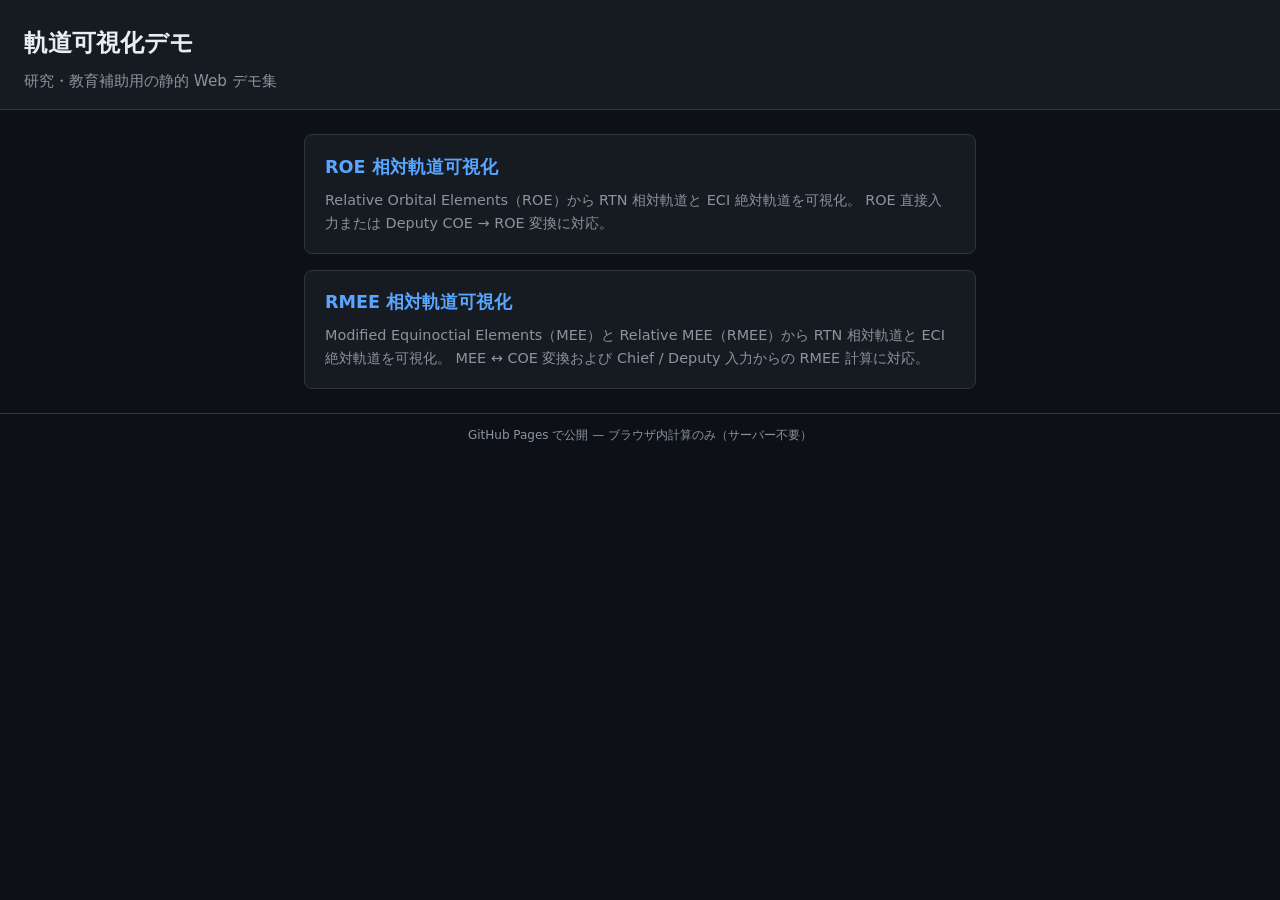
==== commit b27598a3: "RMEE デモを拡充し ROE デモの UI を更新 RMEE タブで MEE/RMEE 変換・ROE 出力・RTN/ECI プロットに対応し、COE↔MEE タブは実スケール ECI のみ表示。RO" ====
--- a/index.html
+++ b/index.html
@@ -15,16 +15,17 @@
   <main class="portal-main">
     <ul class="portal-list">
       <li class="portal-card">
-        <h2><a href="ROE_orbit/">ROE_orbit</a></h2>
+        <h2><a href="ROE_orbit/">ROE 相対軌道可視化</a></h2>
         <p>
           Relative Orbital Elements（ROE）から RTN 相対軌道と ECI 絶対軌道を可視化。
           ROE 直接入力または Deputy COE → ROE 変換に対応。
         </p>
       </li>
-      <li class="portal-card portal-card--soon">
-        <h2><a href="RMEE_orbit/">RMEE_orbit</a></h2>
+      <li class="portal-card">
+        <h2><a href="RMEE_orbit/">RMEE 相対軌道可視化</a></h2>
         <p>
-          Relative Mean Element Error（RMEE）に基づく相対軌道可視化（準備中）。
+          Modified Equinoctial Elements（MEE）と Relative MEE（RMEE）から RTN 相対軌道と ECI 絶対軌道を可視化。
+          MEE ↔ COE 変換および Chief / Deputy 入力からの RMEE 計算に対応。
         </p>
       </li>
     </ul>
